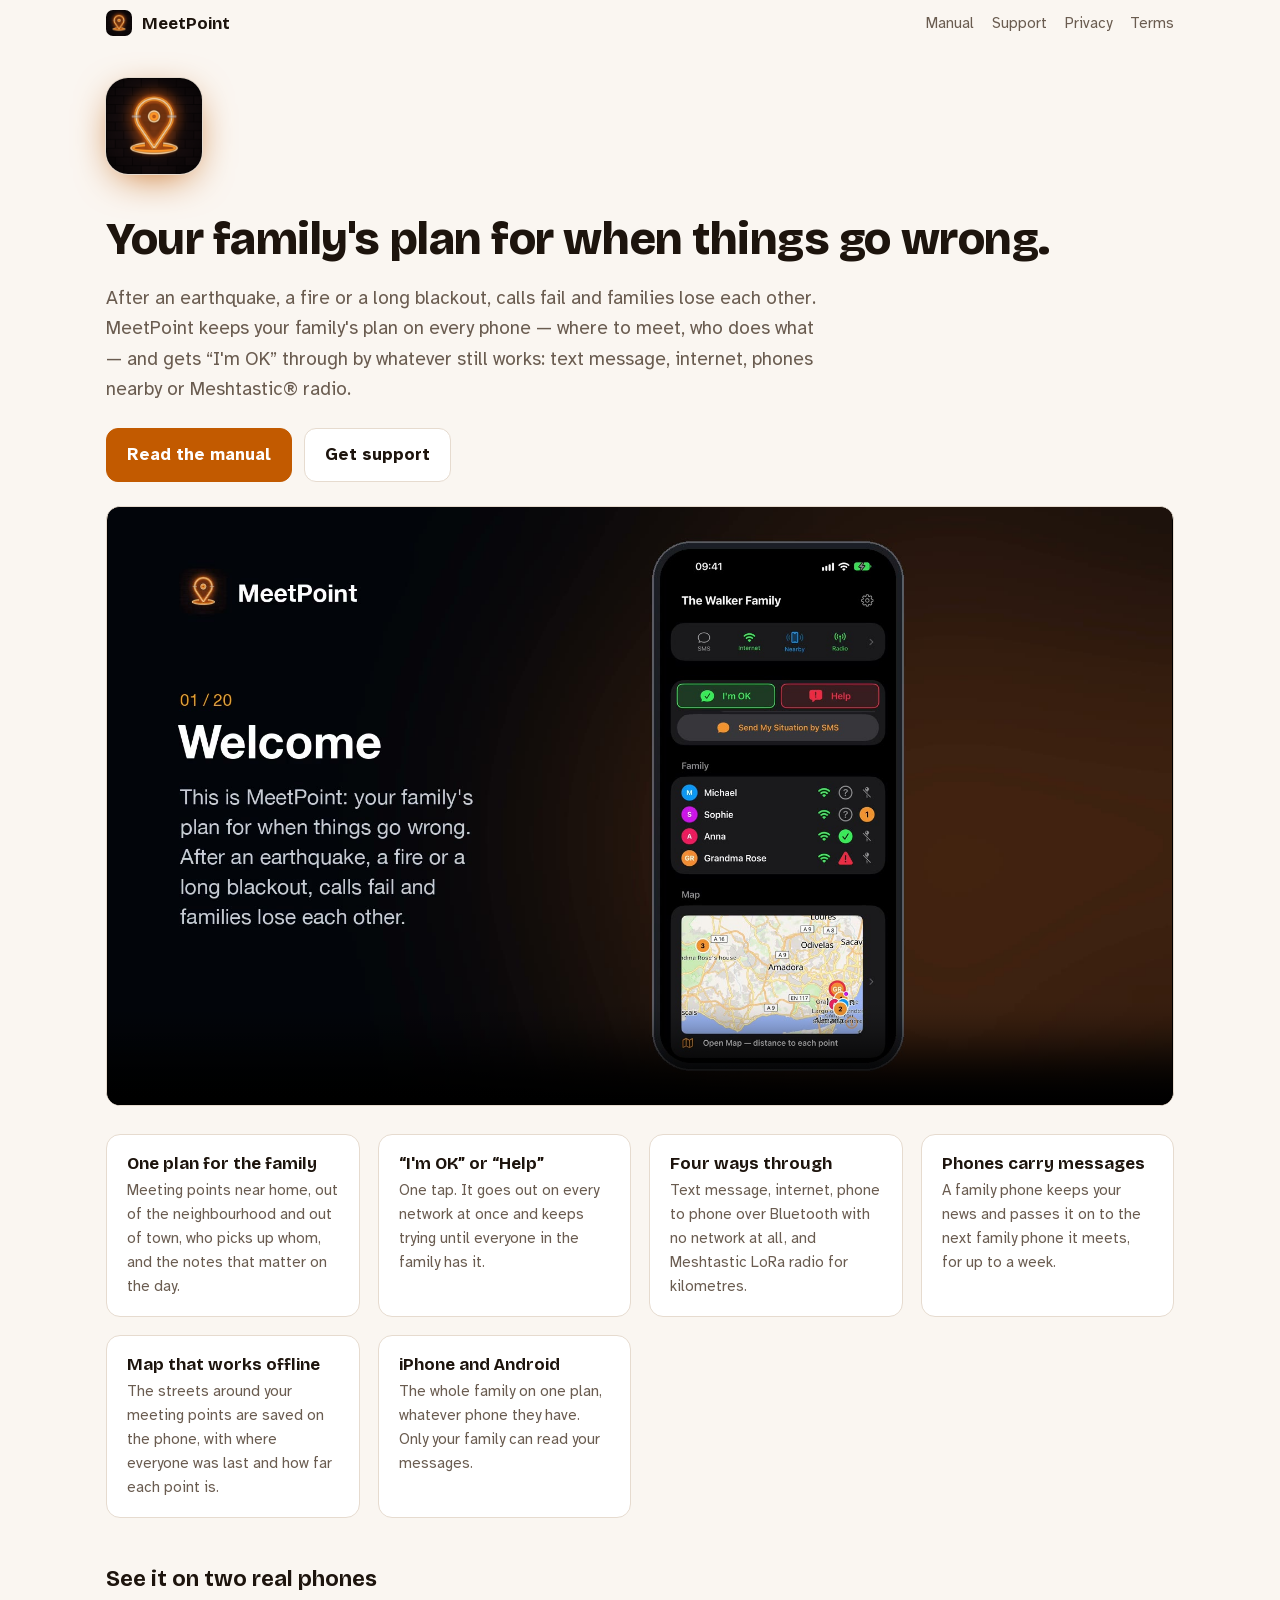
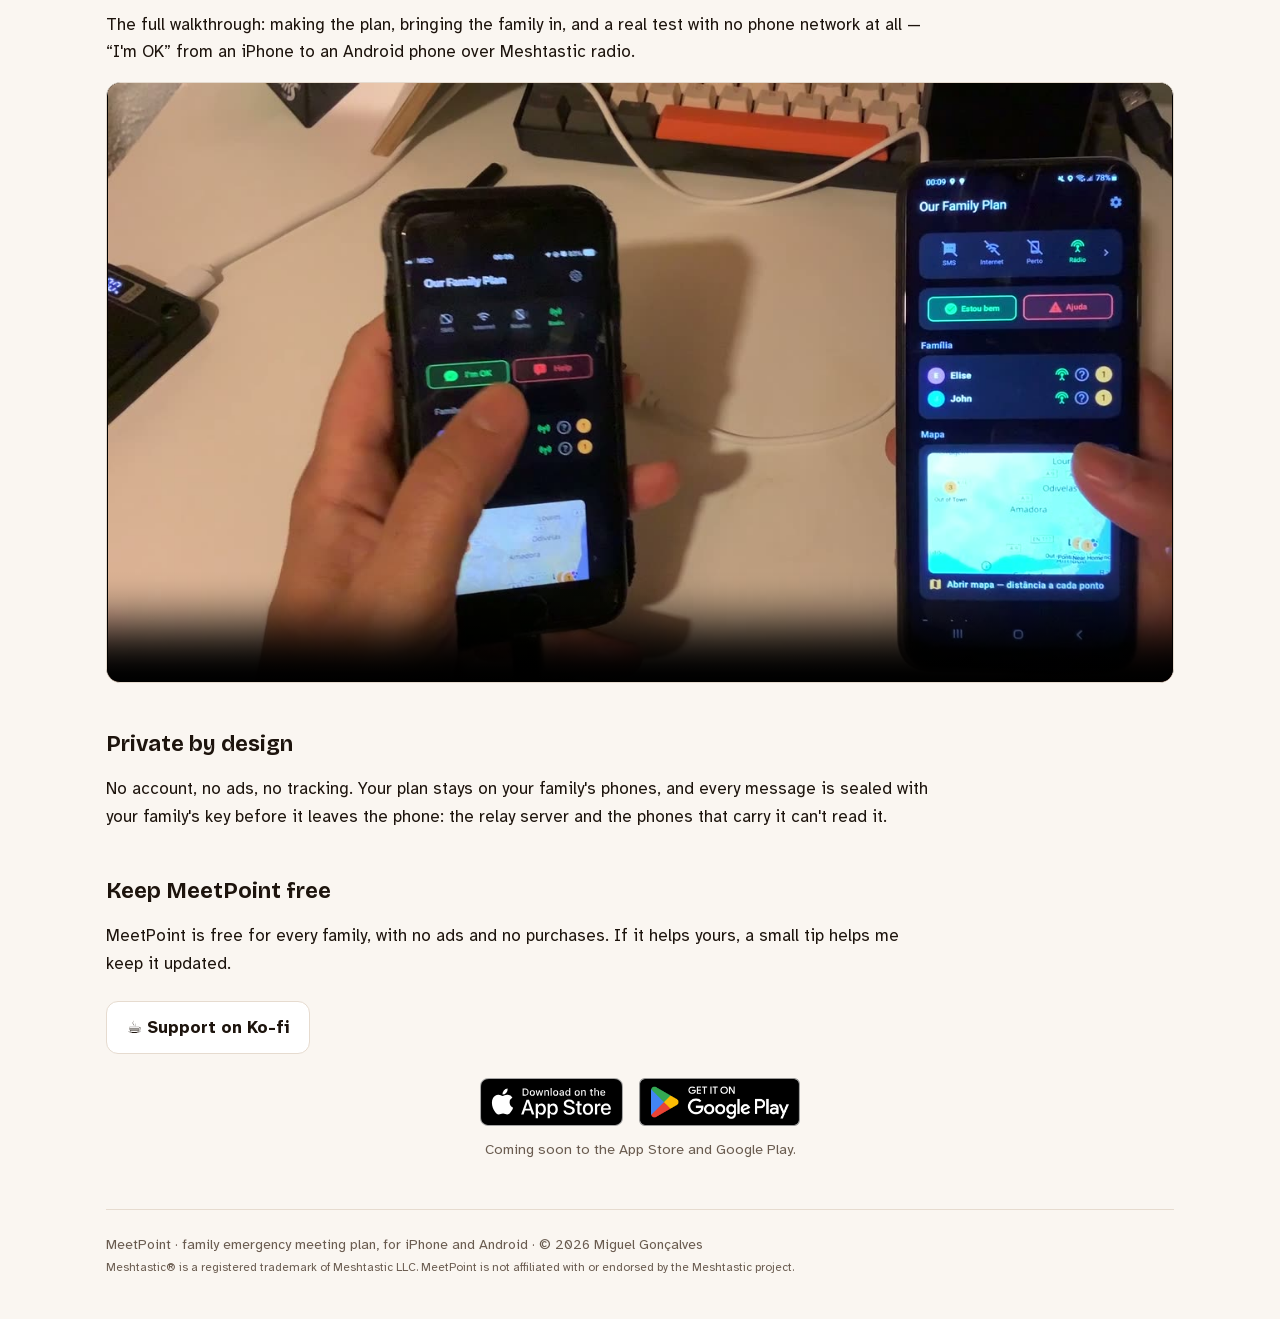
==== index.html @ f49ec781 "Meshtastic® trademark notice; not affiliated with or endorsed by the Meshtastic project Co-Authored-" ====
<!doctype html>
<html lang="en">
<head>
<meta charset="utf-8">
<meta name="viewport" content="width=device-width, initial-scale=1">
<title>MeetPoint — your family's emergency plan</title>
<meta name="description" content="MeetPoint keeps your family's emergency meeting plan on every phone and gets “I'm OK” through by SMS, internet, phones nearby or Meshtastic radio.">
<link rel="icon" href="manual/img/icon.png">
<link rel="stylesheet" href="fonts/fonts.css">
<link rel="stylesheet" href="site.css">
</head>
<body>
<div class="wrap">
<nav class="top">
  <a class="home" href=""><img src="manual/img/icon.png" alt="">MeetPoint</a>
  <a href="manual/">Manual</a>
  <a href="support/">Support</a>
  <a href="privacy/">Privacy</a>
  <a href="terms/">Terms</a>
</nav>
<img class="hero-icon" src="manual/img/icon.png" alt="MeetPoint app icon">
<h1>Your family's plan for when things go wrong.</h1>
<p class="lede">After an earthquake, a fire or a long blackout, calls fail and families lose each other. MeetPoint keeps your family's plan on every phone — where to meet, who does what — and gets “I'm OK” through by whatever still works: text message, internet, phones nearby or Meshtastic® radio.</p>
<div class="buttons">
  <a class="btn primary" href="manual/">Read the manual</a>
  <a class="btn" href="support/">Get support</a>
</div>
<video controls preload="metadata" poster="manual/img/poster.jpg" src="media/MeetPoint-Tour.mp4?v=20261111c"></video>
<div class="grid">
  <div class="card"><h3>One plan for the family</h3><p>Meeting points near home, out of the neighbourhood and out of town, who picks up whom, and the notes that matter on the day.</p></div>
  <div class="card"><h3>“I'm OK” or “Help”</h3><p>One tap. It goes out on every network at once and keeps trying until everyone in the family has it.</p></div>
  <div class="card"><h3>Four ways through</h3><p>Text message, internet, phone to phone over Bluetooth with no network at all, and Meshtastic LoRa radio for kilometres.</p></div>
  <div class="card"><h3>Phones carry messages</h3><p>A family phone keeps your news and passes it on to the next family phone it meets, for up to a week.</p></div>
  <div class="card"><h3>Map that works offline</h3><p>The streets around your meeting points are saved on the phone, with where everyone was last and how far each point is.</p></div>
  <div class="card"><h3>iPhone and Android</h3><p>The whole family on one plan, whatever phone they have. Only your family can read your messages.</p></div>
</div>
<h2>See it on two real phones</h2>
<p>The full walkthrough: making the plan, bringing the family in, and a real test with no phone network at all — “I'm OK” from an iPhone to an Android phone over Meshtastic radio.</p>
<video controls preload="none" poster="media/MeetPoint-Tutorial-poster.jpg?v=20261111" src="media/MeetPoint-Tutorial.mp4?v=20261111b"></video>
<h2>Private by design</h2>
<p>No account, no ads, no tracking. Your plan stays on your family's phones, and every message is sealed with your family's key before it leaves the phone: the relay server and the phones that carry it can't read it.</p>
<h2>Keep MeetPoint free</h2>
<p>MeetPoint is free for every family, with no ads and no purchases. If it helps yours, a small tip helps me keep it updated.</p>
<div class="buttons">
  <a class="btn" href="https://ko-fi.com/needtoapp" target="_blank" rel="noopener">☕ Support on Ko-fi</a>
</div>
<!-- Store badges: not live yet. To turn one on, change its <span class="store soon"> to
     <a class="store" href="..."> and drop the "Coming soon" line when both are live.
     Google Play: https://play.google.com/store/apps/details?id=com.miguelgoncalves.meetpoint -->
<div class="stores">
  <span class="store soon" aria-disabled="true"><img class="apple" src="media/badges/app-store-badge.svg" alt="Download on the App Store"></span>
  <span class="store soon" aria-disabled="true"><img class="google" src="media/badges/google-play-badge.png" alt="Get it on Google Play"></span>
  <p class="soon-note">Coming soon to the App Store and Google Play.</p>
</div>
<footer>MeetPoint · family emergency meeting plan, for iPhone and Android · © 2026 Miguel Gonçalves<br><small>Meshtastic® is a registered trademark of Meshtastic LLC. MeetPoint is not affiliated with or endorsed by the Meshtastic project.</small></footer>
</div>
</body>
</html>
---- fonts/fonts.css ----
/* Self-hosted Google Fonts (SIL Open Font License): no requests to Google from this site. */
/* latin-ext */
@font-face {
  font-family: 'Atkinson Hyperlegible';
  font-style: italic;
  font-weight: 400;
  font-display: swap;
  src: url(../fonts/AtkinsonHyperlegible-400-italic-latin-ext.woff2) format('woff2');
  unicode-range: U+0100-02BA, U+02BD-02C5, U+02C7-02CC, U+02CE-02D7, U+02DD-02FF, U+0304, U+0308, U+0329, U+1D00-1DBF, U+1E00-1E9F, U+1EF2-1EFF, U+2020, U+20A0-20AB, U+20AD-20C4, U+2113, U+2C60-2C7F, U+A720-A7FF;
}
/* latin */
@font-face {
  font-family: 'Atkinson Hyperlegible';
  font-style: italic;
  font-weight: 400;
  font-display: swap;
  src: url(../fonts/AtkinsonHyperlegible-400-italic-latin.woff2) format('woff2');
  unicode-range: U+0000-00FF, U+0131, U+0152-0153, U+02BB-02BC, U+02C6, U+02DA, U+02DC, U+0304, U+0308, U+0329, U+2000-206F, U+20AC, U+2122, U+2191, U+2193, U+2212, U+2215, U+FEFF, U+FFFD;
}
/* latin-ext */
@font-face {
  font-family: 'Atkinson Hyperlegible';
  font-style: normal;
  font-weight: 400;
  font-display: swap;
  src: url(../fonts/AtkinsonHyperlegible-400-normal-latin-ext.woff2) format('woff2');
  unicode-range: U+0100-02BA, U+02BD-02C5, U+02C7-02CC, U+02CE-02D7, U+02DD-02FF, U+0304, U+0308, U+0329, U+1D00-1DBF, U+1E00-1E9F, U+1EF2-1EFF, U+2020, U+20A0-20AB, U+20AD-20C4, U+2113, U+2C60-2C7F, U+A720-A7FF;
}
/* latin */
@font-face {
  font-family: 'Atkinson Hyperlegible';
  font-style: normal;
  font-weight: 400;
  font-display: swap;
  src: url(../fonts/AtkinsonHyperlegible-400-normal-latin.woff2) format('woff2');
  unicode-range: U+0000-00FF, U+0131, U+0152-0153, U+02BB-02BC, U+02C6, U+02DA, U+02DC, U+0304, U+0308, U+0329, U+2000-206F, U+20AC, U+2122, U+2191, U+2193, U+2212, U+2215, U+FEFF, U+FFFD;
}
/* latin-ext */
@font-face {
  font-family: 'Atkinson Hyperlegible';
  font-style: normal;
  font-weight: 700;
  font-display: swap;
  src: url(../fonts/AtkinsonHyperlegible-700-normal-latin-ext.woff2) format('woff2');
  unicode-range: U+0100-02BA, U+02BD-02C5, U+02C7-02CC, U+02CE-02D7, U+02DD-02FF, U+0304, U+0308, U+0329, U+1D00-1DBF, U+1E00-1E9F, U+1EF2-1EFF, U+2020, U+20A0-20AB, U+20AD-20C4, U+2113, U+2C60-2C7F, U+A720-A7FF;
}
/* latin */
@font-face {
  font-family: 'Atkinson Hyperlegible';
  font-style: normal;
  font-weight: 700;
  font-display: swap;
  src: url(../fonts/AtkinsonHyperlegible-700-normal-latin.woff2) format('woff2');
  unicode-range: U+0000-00FF, U+0131, U+0152-0153, U+02BB-02BC, U+02C6, U+02DA, U+02DC, U+0304, U+0308, U+0329, U+2000-206F, U+20AC, U+2122, U+2191, U+2193, U+2212, U+2215, U+FEFF, U+FFFD;
}
/* latin-ext */
@font-face {
  font-family: 'Bricolage Grotesque';
  font-style: normal;
  font-weight: 600 800;
  font-stretch: 100%;
  font-display: swap;
  src: url(../fonts/BricolageGrotesque-600-800-normal-latin-ext.woff2) format('woff2');
  unicode-range: U+0100-02BA, U+02BD-02C5, U+02C7-02CC, U+02CE-02D7, U+02DD-02FF, U+0304, U+0308, U+0329, U+1D00-1DBF, U+1E00-1E9F, U+1EF2-1EFF, U+2020, U+20A0-20AB, U+20AD-20C4, U+2113, U+2C60-2C7F, U+A720-A7FF;
}
/* latin */
@font-face {
  font-family: 'Bricolage Grotesque';
  font-style: normal;
  font-weight: 600 800;
  font-stretch: 100%;
  font-display: swap;
  src: url(../fonts/BricolageGrotesque-600-800-normal-latin.woff2) format('woff2');
  unicode-range: U+0000-00FF, U+0131, U+0152-0153, U+02BB-02BC, U+02C6, U+02DA, U+02DC, U+0304, U+0308, U+0329, U+2000-206F, U+20AC, U+2122, U+2191, U+2193, U+2212, U+2215, U+FEFF, U+FFFD;
}
/* latin-ext */
@font-face {
  font-family: 'JetBrains Mono';
  font-style: normal;
  font-weight: 500;
  font-display: swap;
  src: url(../fonts/JetBrainsMono-500-normal-latin-ext.woff2) format('woff2');
  unicode-range: U+0100-02BA, U+02BD-02C5, U+02C7-02CC, U+02CE-02D7, U+02DD-02FF, U+0304, U+0308, U+0329, U+1D00-1DBF, U+1E00-1E9F, U+1EF2-1EFF, U+2020, U+20A0-20AB, U+20AD-20C4, U+2113, U+2C60-2C7F, U+A720-A7FF;
}
/* latin */
@font-face {
  font-family: 'JetBrains Mono';
  font-style: normal;
  font-weight: 500;
  font-display: swap;
  src: url(../fonts/JetBrainsMono-500-normal-latin.woff2) format('woff2');
  unicode-range: U+0000-00FF, U+0131, U+0152-0153, U+02BB-02BC, U+02C6, U+02DA, U+02DC, U+0304, U+0308, U+0329, U+2000-206F, U+20AC, U+2122, U+2191, U+2193, U+2212, U+2215, U+FEFF, U+FFFD;
}
---- site.css ----
:root {
  --bg: #faf6f1; --surface: #ffffff; --ink: #1d140d; --muted: #6a5c50; --line: #e6dbcf;
  --neon: #c25a00; --neon-soft: #fdeedd;
  --display: "Bricolage Grotesque", "Avenir Next", system-ui, sans-serif;
  --body: "Atkinson Hyperlegible", system-ui, -apple-system, sans-serif;
  color-scheme: light;
}
@media (prefers-color-scheme: dark) {
  :root { --bg: #0f0b08; --surface: #1a1410; --ink: #f6efe8; --muted: #b3a597; --line: #33281f;
          --neon: #ff9a3c; --neon-soft: #3a210c; color-scheme: dark; }
}
* { box-sizing: border-box; }
body { margin: 0; background: var(--bg); color: var(--ink); font: 17px/1.6 var(--body); }
a { color: var(--neon); }
/* Wide page with side gutters (same as the manual); text lines stay readable with max-width on the text itself. */
.wrap { max-width: 1180px; margin: 0 auto; padding-inline: clamp(20px, 5vw, 56px); }
p { max-width: 75ch; }
.soon-note, .card p { max-width: none; }
/* No rubber-band bounce at the top and bottom: it pulled the fixed bar down with the page. */
html, body { overscroll-behavior-y: none; }
nav.top { display: flex; align-items: center; gap: 18px; padding-block: 10px; flex-wrap: wrap; position: sticky; top: 0; z-index: 20; background: var(--bg); }
nav.top .home { display: flex; align-items: center; gap: 10px; font: 700 17px var(--display); color: var(--ink); text-decoration: none; margin-right: auto; }
nav.top .home img { width: 26px; height: 26px; border-radius: 7px; }
nav.top a:not(.home) { color: var(--muted); text-decoration: none; font-size: 15px; }
nav.top a:not(.home):hover, nav.top a[aria-current] { color: var(--neon); }
h1 { font: 800 clamp(32px, 4.5vw, 46px)/1.08 var(--display); letter-spacing: -0.01em; margin: 32px 0 14px; text-wrap: balance; }
h2 { font: 700 22px/1.25 var(--display); margin: 48px 0 12px; }
.lede { font-size: 19px; color: var(--muted); max-width: 60ch; }
.hero-icon { width: 96px; height: 96px; border-radius: 22px; margin-top: 32px; box-shadow: 0 0 0 1px var(--line), 0 10px 40px -12px var(--neon); }
.buttons { display: flex; gap: 12px; flex-wrap: wrap; margin-block: 24px; }
.btn { display: inline-block; padding: 12px 20px; border-radius: 12px; font-weight: 700; text-decoration: none; border: 1px solid var(--line); background: var(--surface); color: var(--ink); }
.stores { display: flex; flex-wrap: wrap; align-items: center; justify-content: center; gap: 12px 16px; margin-block: 24px 0; }
.store { display: inline-flex; line-height: 0; }
.store img { height: 48px; width: auto; }
.store.soon { cursor: default; }
.soon-note { flex-basis: 100%; margin: 0; text-align: center; font-size: 0.9rem; color: var(--muted); }
.btn.primary { background: var(--neon); border-color: var(--neon); color: #fff; }
video { width: 100%; aspect-ratio: 16 / 9; border-radius: 14px; background: #000; border: 1px solid var(--line); display: block; }
.grid { display: grid; grid-template-columns: repeat(auto-fit, minmax(240px, 1fr)); gap: 18px; margin-block: 28px; }
/* Support: two questions per row, with more room. */
.grid.faq { grid-template-columns: repeat(2, 1fr); gap: 20px; }
@media (max-width: 700px) { .grid.faq { grid-template-columns: 1fr; } }
.grid.faq .card { padding: 22px 24px; }
.grid.faq .card h3 { margin-bottom: 8px; }
.grid.faq .card p { line-height: 1.6; }
.card { background: var(--surface); border: 1px solid var(--line); border-radius: 14px; padding: 18px 20px; }
.card h3 { margin: 0 0 4px; font: 700 17px var(--display); }
.card p { margin: 0; color: var(--muted); font-size: 15px; }
.updated { color: var(--muted); font-size: 15px; }
.contact { margin-block: 28px; }
footer { border-top: 1px solid var(--line); margin-top: 48px; padding-block: 24px 40px; color: var(--muted); font-size: 14px; }
/* Light orange button in the dark: dark text reads better than white on it. */
@media (prefers-color-scheme: dark) { .btn.primary { color: #1d140d; } }
.hero-icon { box-shadow: 0 0 0 1px var(--line), 0 10px 40px -12px var(--neon); }
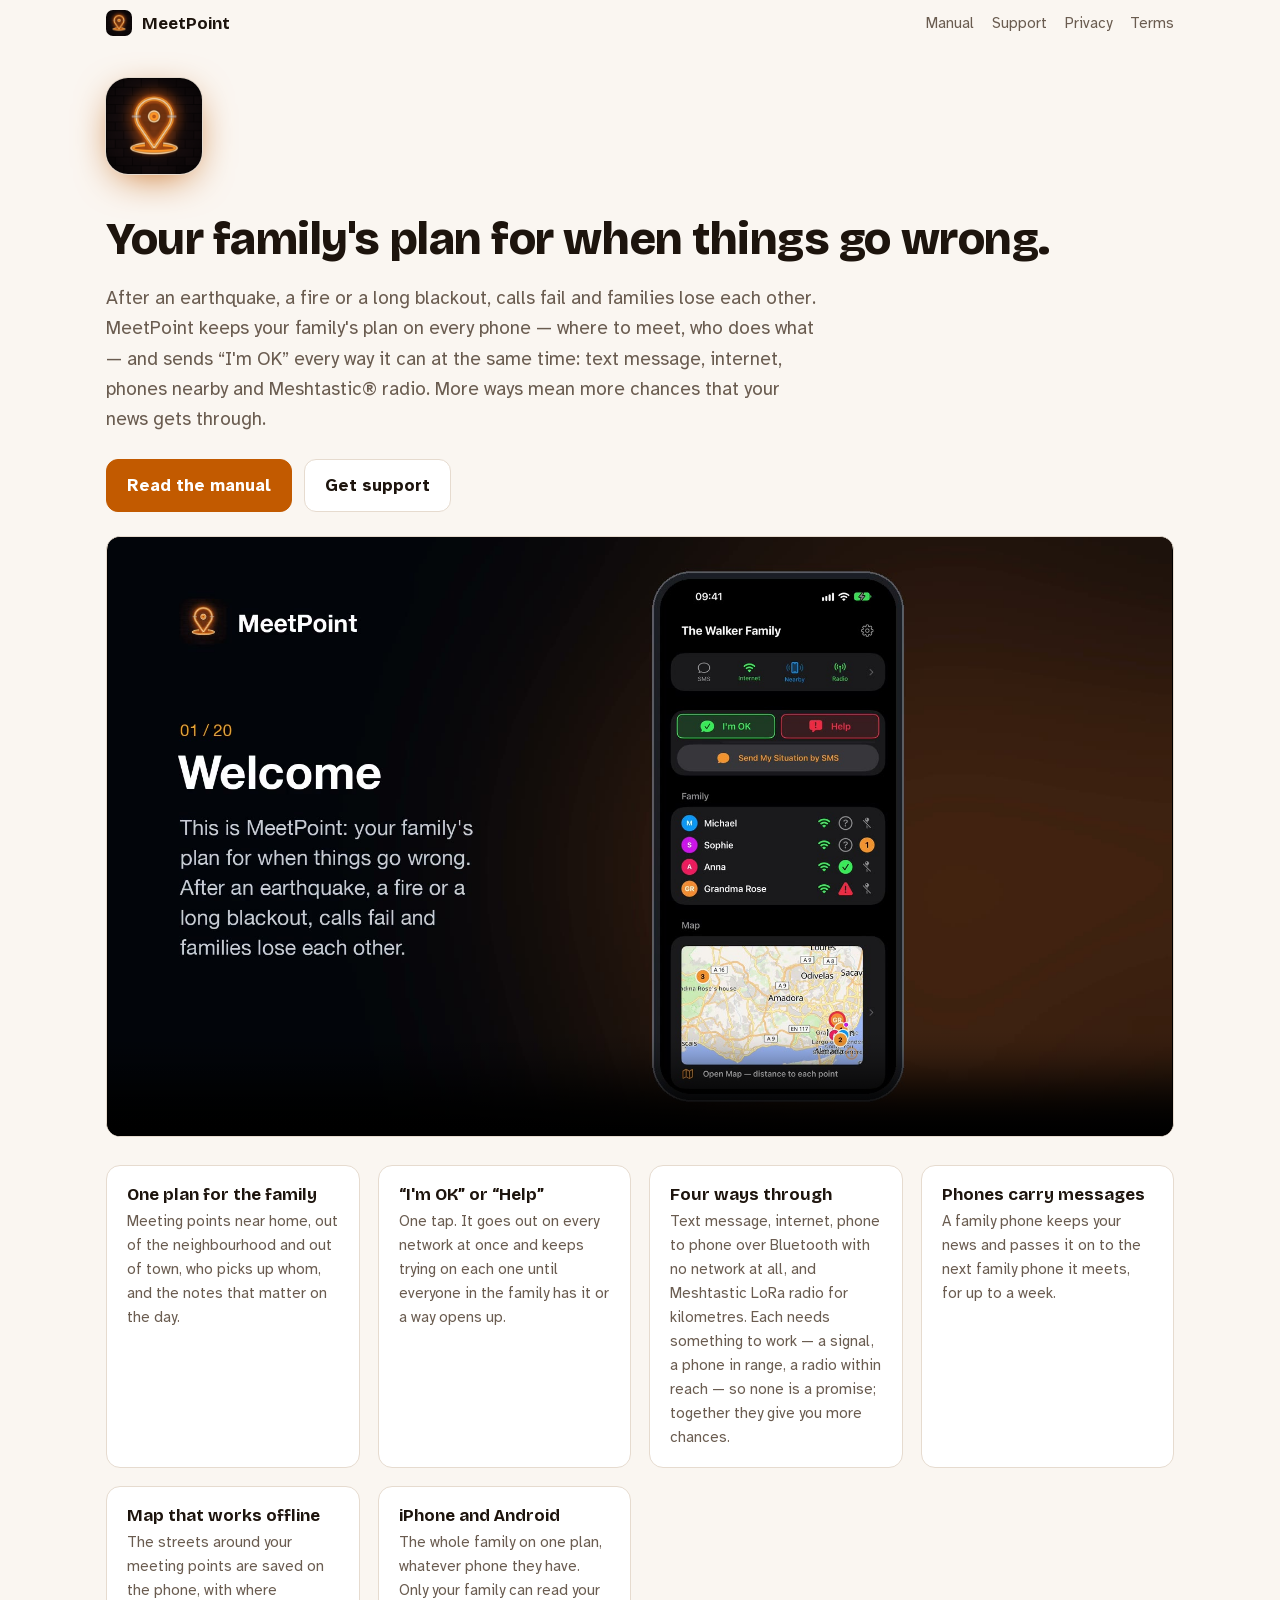
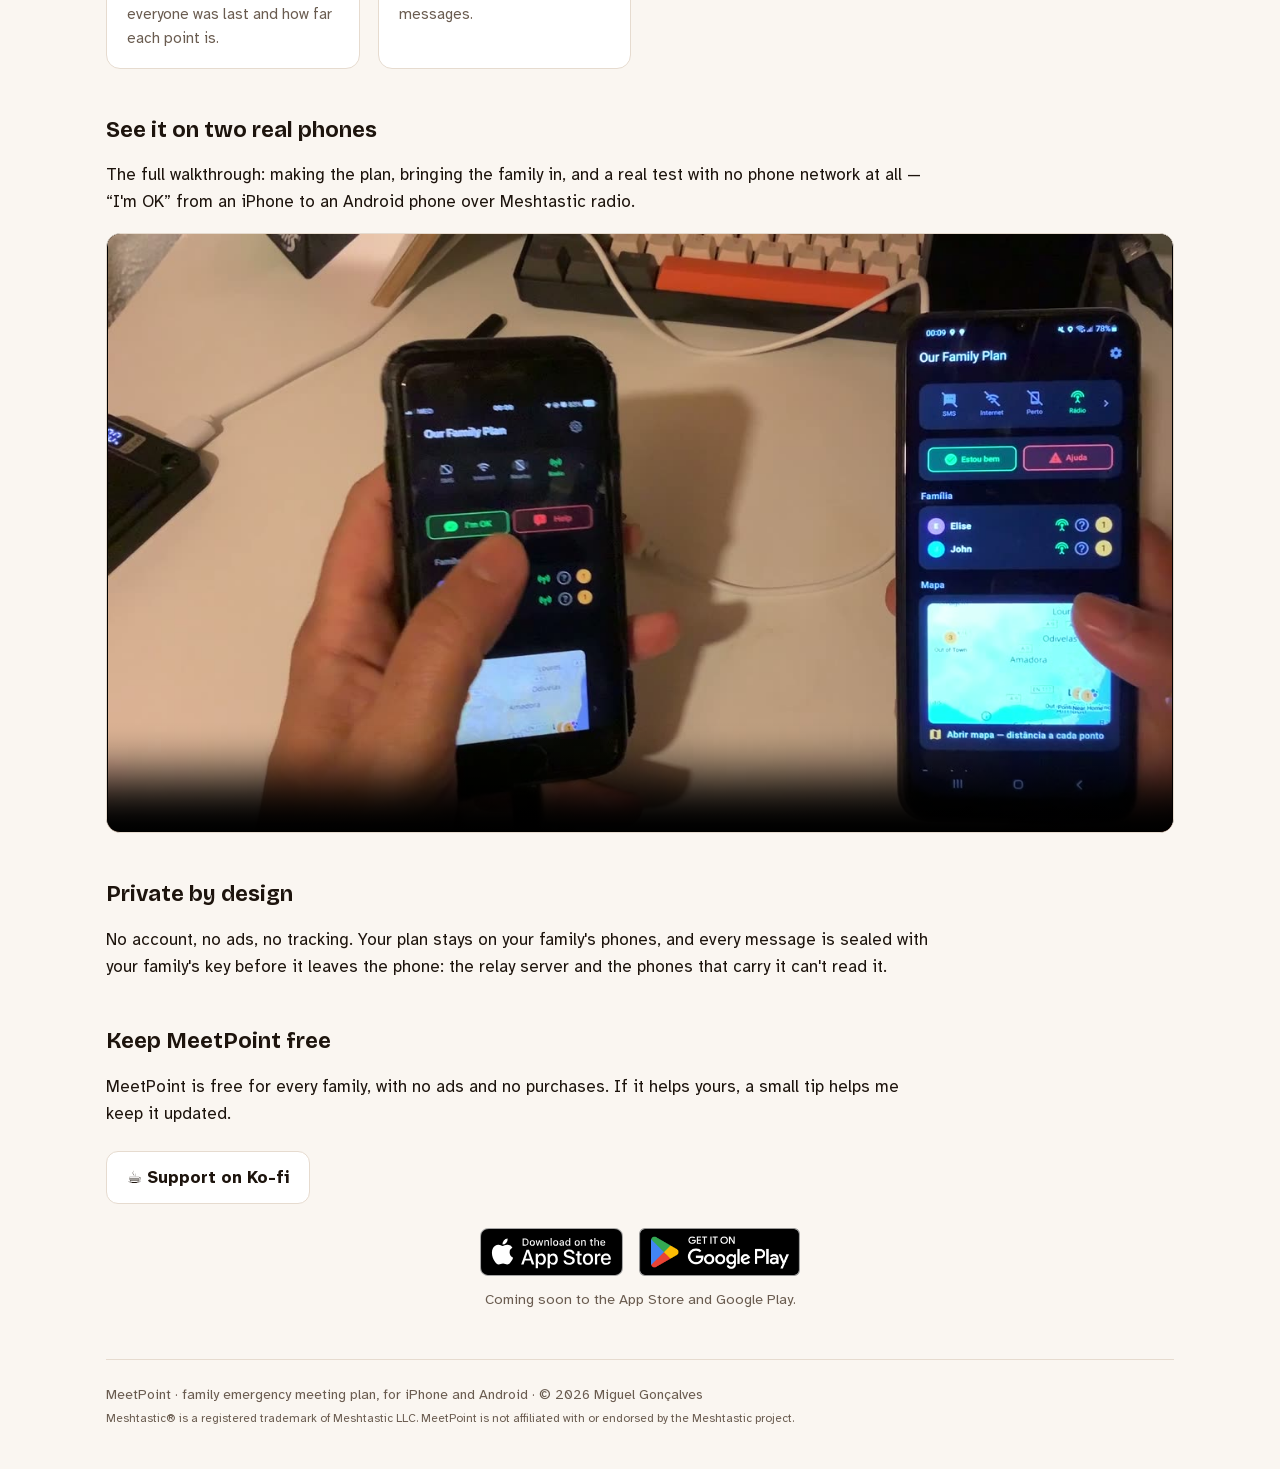
==== commit b66992c9: "Texts no longer promise delivery; manual adds What MeetPoint can't promise Co-Authored-By: Claude Op" ====
--- a/index.html
+++ b/index.html
@@ -20,7 +20,7 @@
 </nav>
 <img class="hero-icon" src="manual/img/icon.png" alt="MeetPoint app icon">
 <h1>Your family's plan for when things go wrong.</h1>
-<p class="lede">After an earthquake, a fire or a long blackout, calls fail and families lose each other. MeetPoint keeps your family's plan on every phone — where to meet, who does what — and gets “I'm OK” through by whatever still works: text message, internet, phones nearby or Meshtastic® radio.</p>
+<p class="lede">After an earthquake, a fire or a long blackout, calls fail and families lose each other. MeetPoint keeps your family's plan on every phone — where to meet, who does what — and sends “I'm OK” every way it can at the same time: text message, internet, phones nearby and Meshtastic® radio. More ways mean more chances that your news gets through.</p>
 <div class="buttons">
   <a class="btn primary" href="manual/">Read the manual</a>
   <a class="btn" href="support/">Get support</a>
@@ -28,8 +28,8 @@
 <video controls preload="metadata" poster="manual/img/poster.jpg" src="media/MeetPoint-Tour.mp4?v=20261111c"></video>
 <div class="grid">
   <div class="card"><h3>One plan for the family</h3><p>Meeting points near home, out of the neighbourhood and out of town, who picks up whom, and the notes that matter on the day.</p></div>
-  <div class="card"><h3>“I'm OK” or “Help”</h3><p>One tap. It goes out on every network at once and keeps trying until everyone in the family has it.</p></div>
-  <div class="card"><h3>Four ways through</h3><p>Text message, internet, phone to phone over Bluetooth with no network at all, and Meshtastic LoRa radio for kilometres.</p></div>
+  <div class="card"><h3>“I'm OK” or “Help”</h3><p>One tap. It goes out on every network at once and keeps trying on each one until everyone in the family has it or a way opens up.</p></div>
+  <div class="card"><h3>Four ways through</h3><p>Text message, internet, phone to phone over Bluetooth with no network at all, and Meshtastic LoRa radio for kilometres. Each needs something to work — a signal, a phone in range, a radio within reach — so none is a promise; together they give you more chances.</p></div>
   <div class="card"><h3>Phones carry messages</h3><p>A family phone keeps your news and passes it on to the next family phone it meets, for up to a week.</p></div>
   <div class="card"><h3>Map that works offline</h3><p>The streets around your meeting points are saved on the phone, with where everyone was last and how far each point is.</p></div>
   <div class="card"><h3>iPhone and Android</h3><p>The whole family on one plan, whatever phone they have. Only your family can read your messages.</p></div>
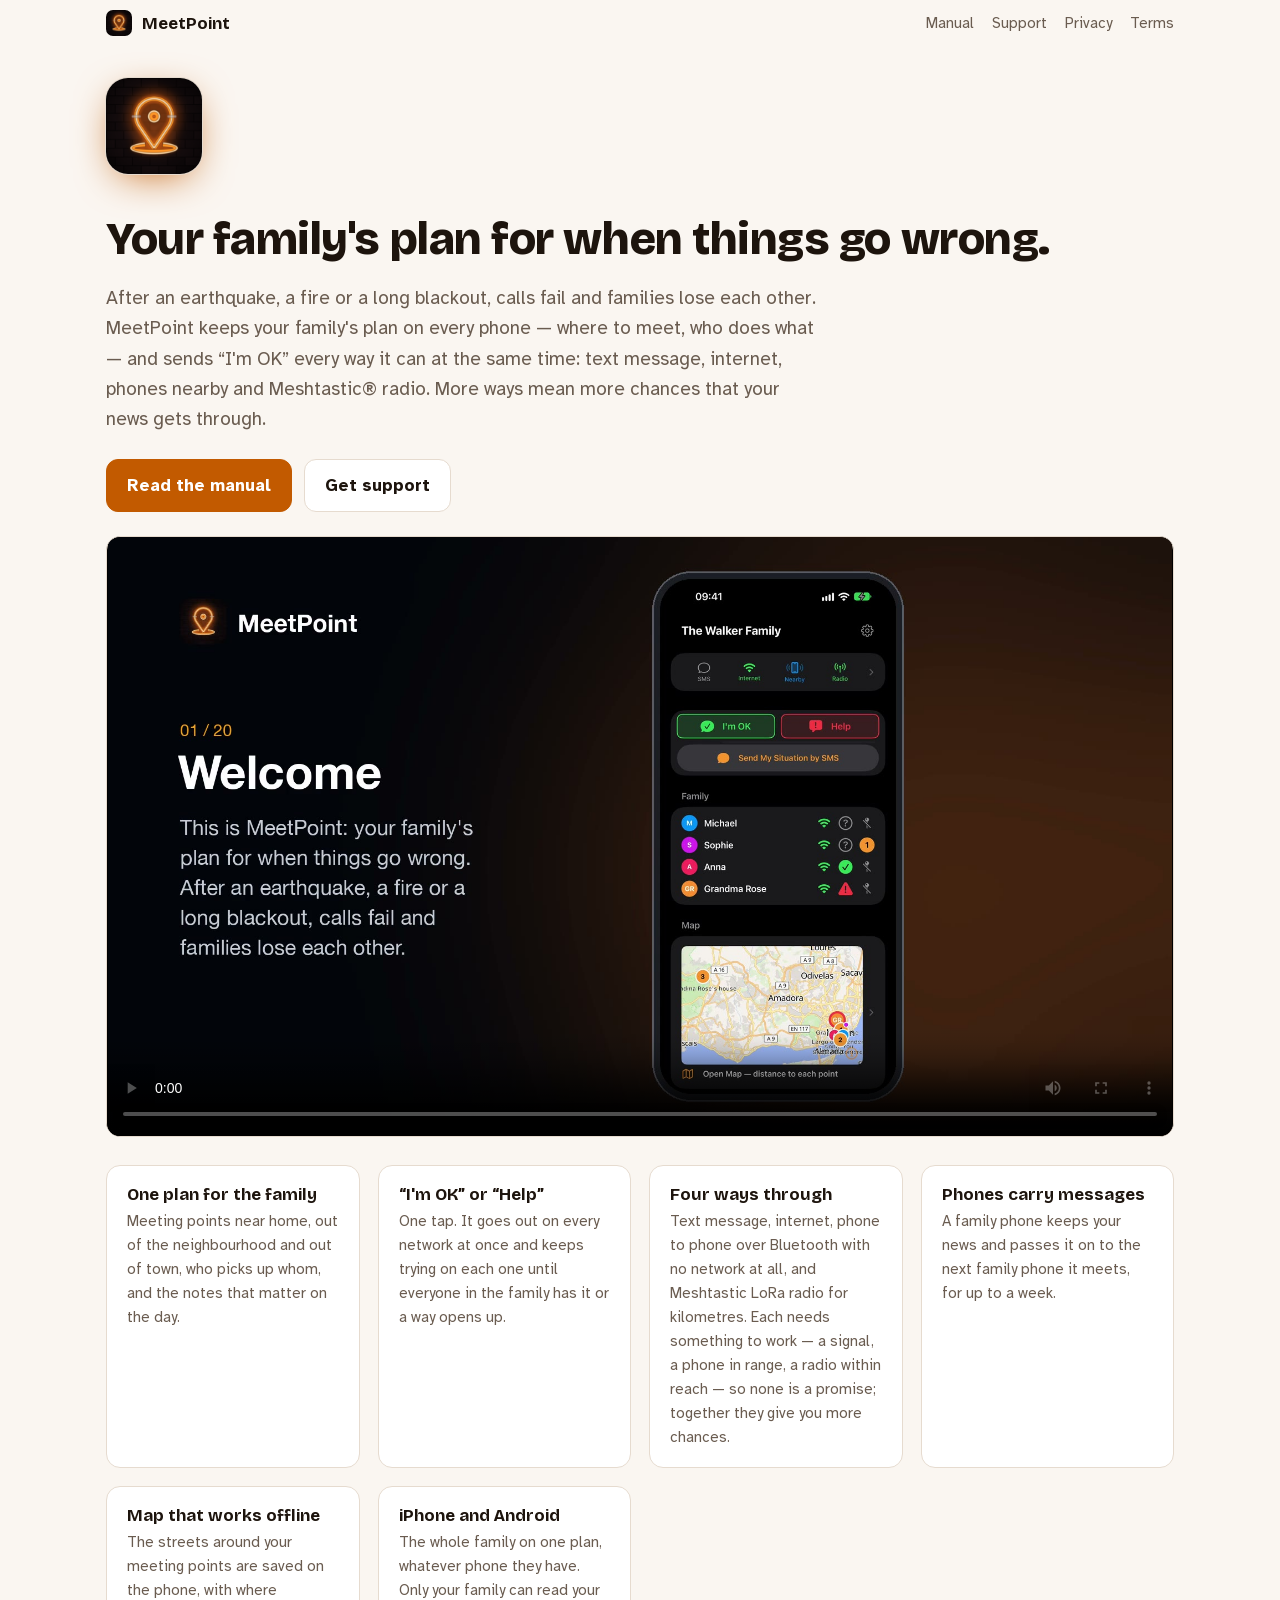
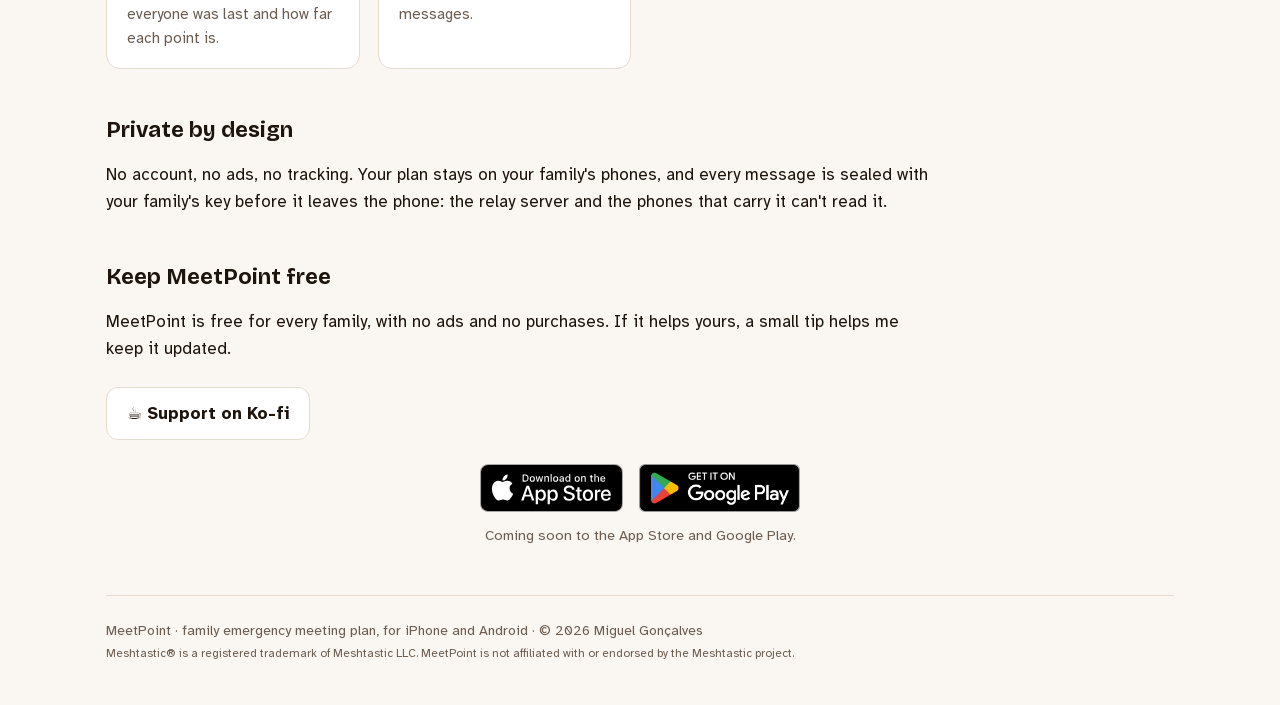
==== commit e3240805: "Home page: only the tour video (tutorial video removed) Co-Authored-By: Claude Opus 5.5 <noreply@ant" ====
--- a/index.html
+++ b/index.html
@@ -34,9 +34,6 @@
   <div class="card"><h3>Map that works offline</h3><p>The streets around your meeting points are saved on the phone, with where everyone was last and how far each point is.</p></div>
   <div class="card"><h3>iPhone and Android</h3><p>The whole family on one plan, whatever phone they have. Only your family can read your messages.</p></div>
 </div>
-<h2>See it on two real phones</h2>
-<p>The full walkthrough: making the plan, bringing the family in, and a real test with no phone network at all — “I'm OK” from an iPhone to an Android phone over Meshtastic radio.</p>
-<video controls preload="none" poster="media/MeetPoint-Tutorial-poster.jpg?v=20261111" src="media/MeetPoint-Tutorial.mp4?v=20261111b"></video>
 <h2>Private by design</h2>
 <p>No account, no ads, no tracking. Your plan stays on your family's phones, and every message is sealed with your family's key before it leaves the phone: the relay server and the phones that carry it can't read it.</p>
 <h2>Keep MeetPoint free</h2>
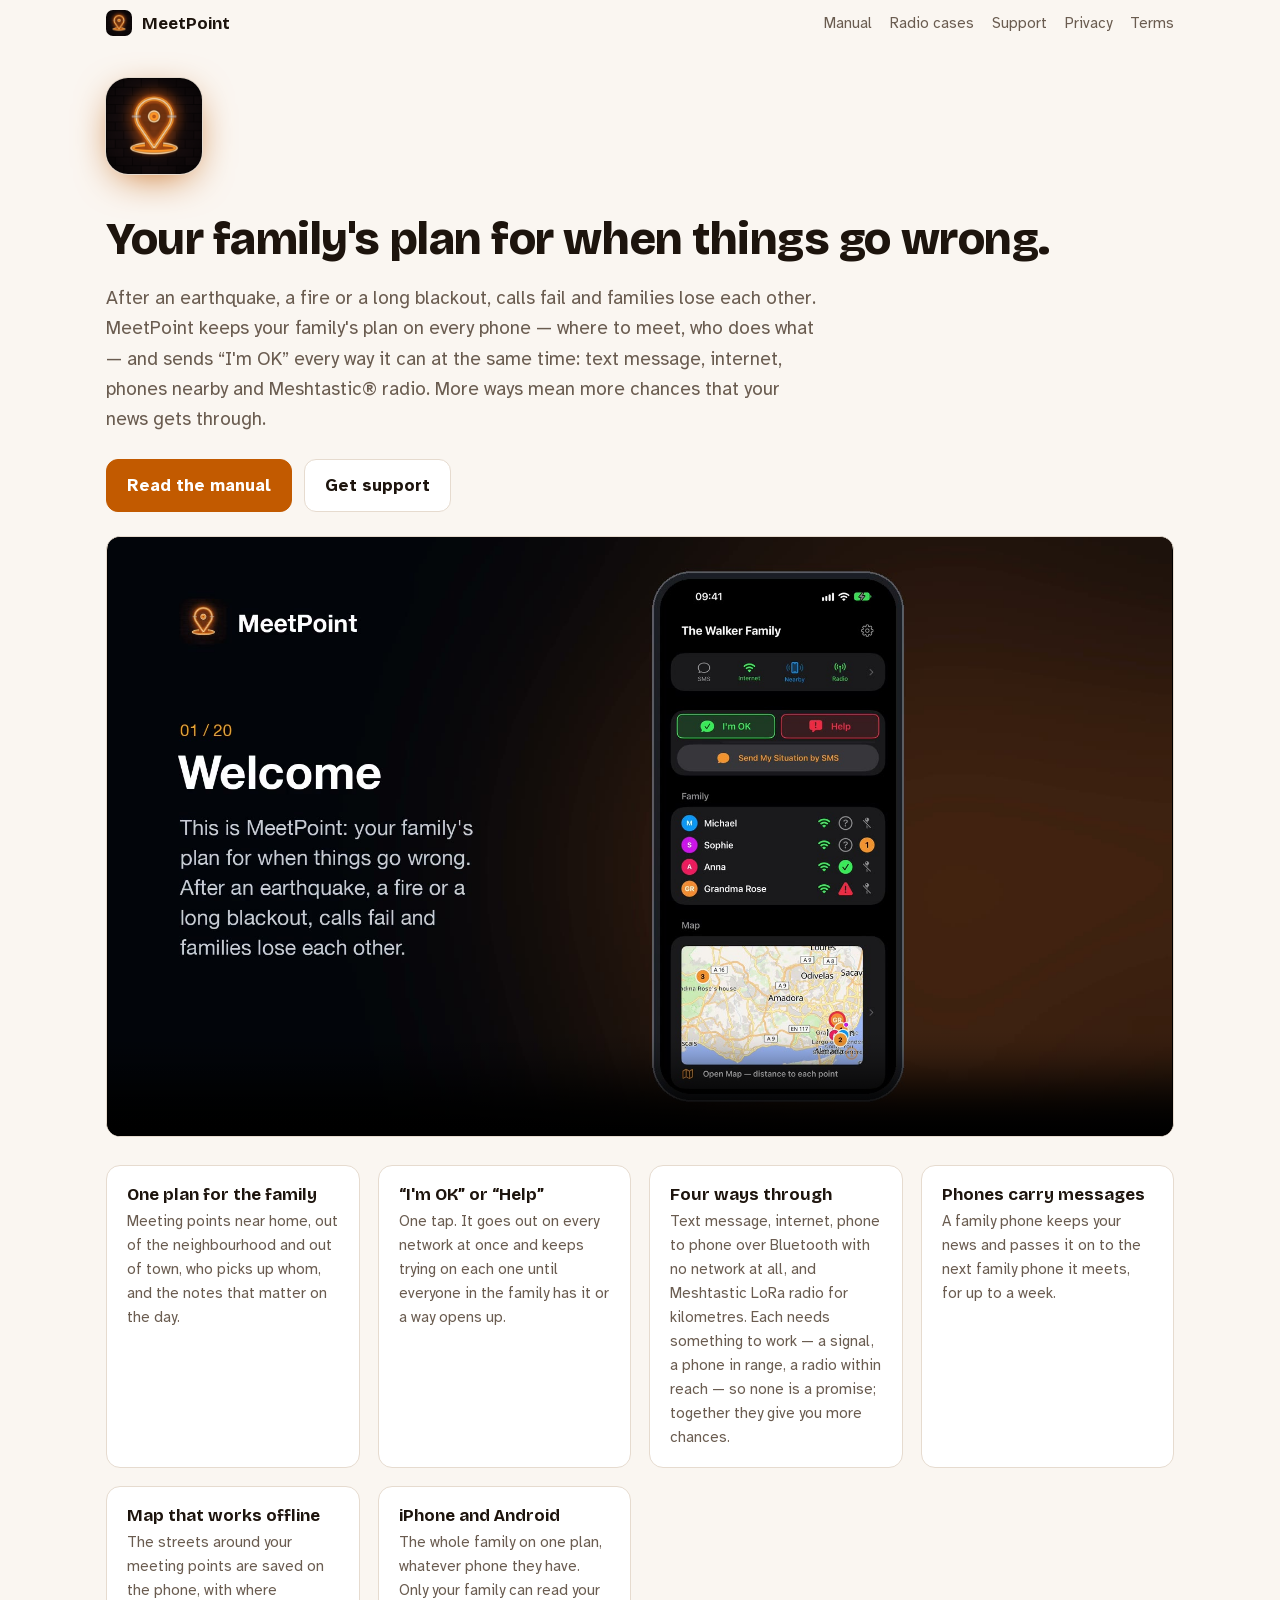
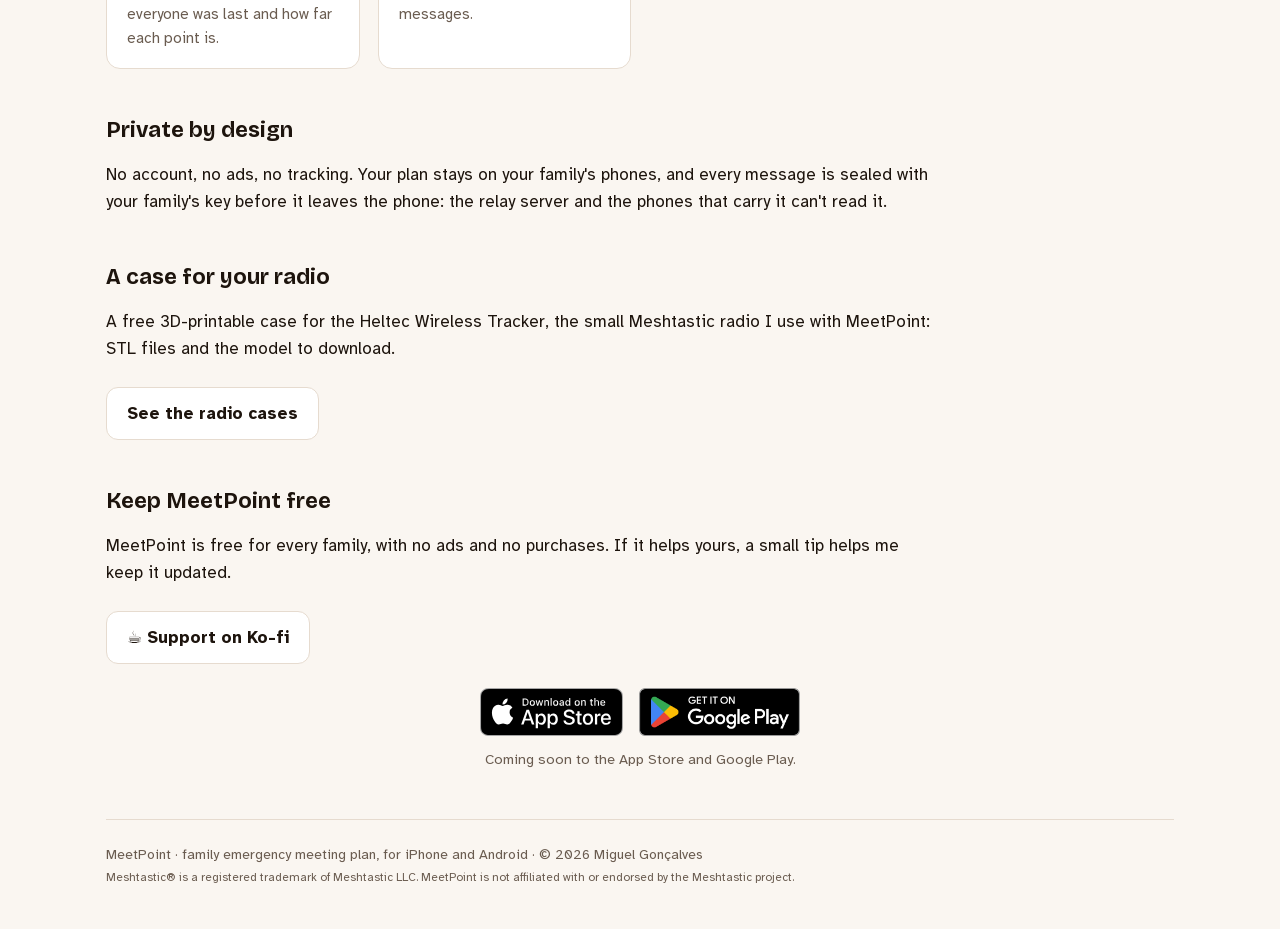
==== commit 637ac458: "Radio cases page: free 3D-printable case for the Heltec Wireless Tracker V1.2 (STL, model, ZIP) Co-A" ====
--- a/index.html
+++ b/index.html
@@ -14,6 +14,7 @@
 <nav class="top">
   <a class="home" href=""><img src="manual/img/icon.png" alt="">MeetPoint</a>
   <a href="manual/">Manual</a>
+  <a href="cases/">Radio cases</a>
   <a href="support/">Support</a>
   <a href="privacy/">Privacy</a>
   <a href="terms/">Terms</a>
@@ -36,6 +37,11 @@
 </div>
 <h2>Private by design</h2>
 <p>No account, no ads, no tracking. Your plan stays on your family's phones, and every message is sealed with your family's key before it leaves the phone: the relay server and the phones that carry it can't read it.</p>
+<h2>A case for your radio</h2>
+<p>A free 3D-printable case for the Heltec Wireless Tracker, the small Meshtastic radio I use with MeetPoint: STL files and the model to download.</p>
+<div class="buttons">
+  <a class="btn" href="cases/">See the radio cases</a>
+</div>
 <h2>Keep MeetPoint free</h2>
 <p>MeetPoint is free for every family, with no ads and no purchases. If it helps yours, a small tip helps me keep it updated.</p>
 <div class="buttons">
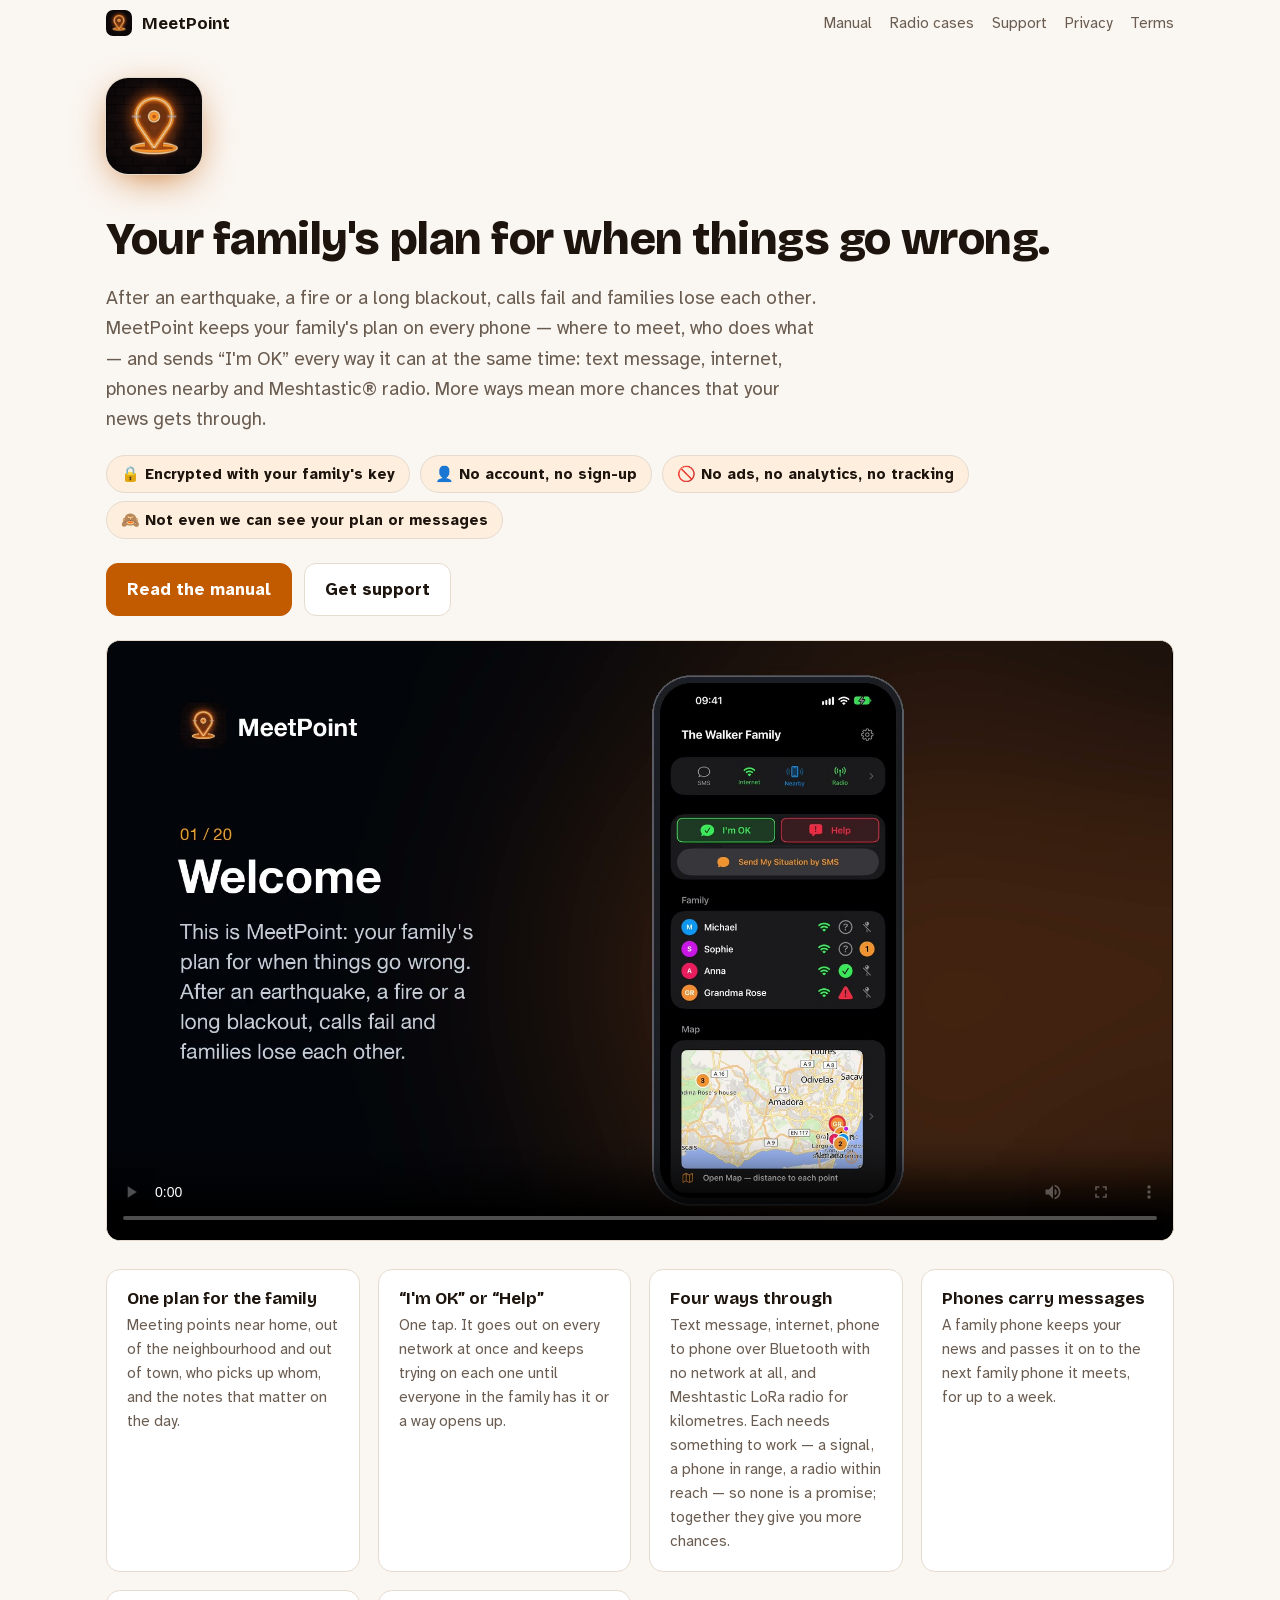
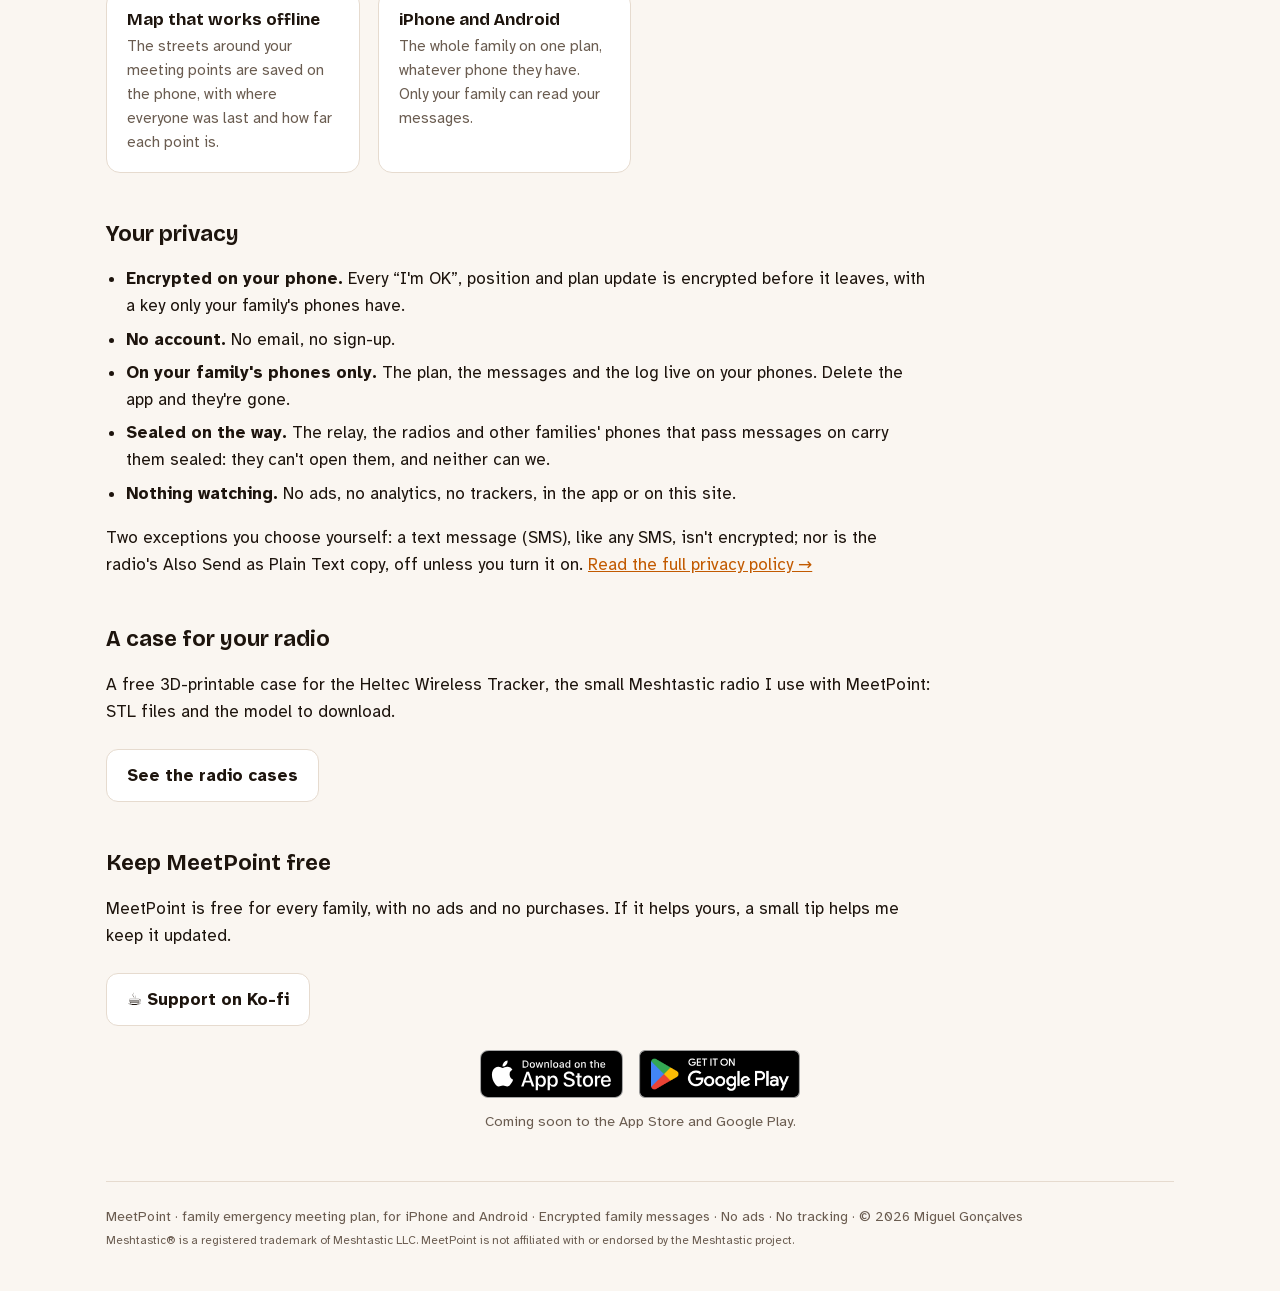
==== commit 400c5540: "Privacy up front: badges under the opening text, a Your privacy section (with the SMS and plain-text" ====
--- a/index.html
+++ b/index.html
@@ -22,6 +22,12 @@
 <img class="hero-icon" src="manual/img/icon.png" alt="MeetPoint app icon">
 <h1>Your family's plan for when things go wrong.</h1>
 <p class="lede">After an earthquake, a fire or a long blackout, calls fail and families lose each other. MeetPoint keeps your family's plan on every phone — where to meet, who does what — and sends “I'm OK” every way it can at the same time: text message, internet, phones nearby and Meshtastic® radio. More ways mean more chances that your news gets through.</p>
+<ul class="badges" aria-label="Privacy">
+  <li>🔒 Encrypted with your family's key</li>
+  <li>👤 No account, no sign-up</li>
+  <li>🚫 No ads, no analytics, no tracking</li>
+  <li>🙈 Not even we can see your plan or messages</li>
+</ul>
 <div class="buttons">
   <a class="btn primary" href="manual/">Read the manual</a>
   <a class="btn" href="support/">Get support</a>
@@ -35,8 +41,15 @@
   <div class="card"><h3>Map that works offline</h3><p>The streets around your meeting points are saved on the phone, with where everyone was last and how far each point is.</p></div>
   <div class="card"><h3>iPhone and Android</h3><p>The whole family on one plan, whatever phone they have. Only your family can read your messages.</p></div>
 </div>
-<h2>Private by design</h2>
-<p>No account, no ads, no tracking. Your plan stays on your family's phones, and every message is sealed with your family's key before it leaves the phone: the relay server and the phones that carry it can't read it.</p>
+<h2 id="privacy">Your privacy</h2>
+<ul class="privacy">
+  <li><strong>Encrypted on your phone.</strong> Every “I'm OK”, position and plan update is encrypted before it leaves, with a key only your family's phones have.</li>
+  <li><strong>No account.</strong> No email, no sign-up.</li>
+  <li><strong>On your family's phones only.</strong> The plan, the messages and the log live on your phones. Delete the app and they're gone.</li>
+  <li><strong>Sealed on the way.</strong> The relay, the radios and other families' phones that pass messages on carry them sealed: they can't open them, and neither can we.</li>
+  <li><strong>Nothing watching.</strong> No ads, no analytics, no trackers, in the app or on this site.</li>
+</ul>
+<p>Two exceptions you choose yourself: a text message (SMS), like any SMS, isn't encrypted; nor is the radio's Also Send as Plain Text copy, off unless you turn it on. <a href="privacy/">Read the full privacy policy →</a></p>
 <h2>A case for your radio</h2>
 <p>A free 3D-printable case for the Heltec Wireless Tracker, the small Meshtastic radio I use with MeetPoint: STL files and the model to download.</p>
 <div class="buttons">
@@ -55,7 +68,7 @@
   <span class="store soon" aria-disabled="true"><img class="google" src="media/badges/google-play-badge.png" alt="Get it on Google Play"></span>
   <p class="soon-note">Coming soon to the App Store and Google Play.</p>
 </div>
-<footer>MeetPoint · family emergency meeting plan, for iPhone and Android · © 2026 Miguel Gonçalves<br><small>Meshtastic® is a registered trademark of Meshtastic LLC. MeetPoint is not affiliated with or endorsed by the Meshtastic project.</small></footer>
+<footer>MeetPoint · family emergency meeting plan, for iPhone and Android · Encrypted family messages · No ads · No tracking · © 2026 Miguel Gonçalves<br><small>Meshtastic® is a registered trademark of Meshtastic LLC. MeetPoint is not affiliated with or endorsed by the Meshtastic project.</small></footer>
 </div>
 </body>
 </html>
--- a/site.css
+++ b/site.css
@@ -52,3 +52,8 @@
 /* Light orange button in the dark: dark text reads better than white on it. */
 @media (prefers-color-scheme: dark) { .btn.primary { color: #1d140d; } }
 .hero-icon { box-shadow: 0 0 0 1px var(--line), 0 10px 40px -12px var(--neon); }
+/* Privacy at a glance, under the opening text. */
+.badges { list-style: none; padding: 0; margin: 20px 0 0; display: flex; flex-wrap: wrap; gap: 8px 10px; }
+.badges li { background: var(--neon-soft); color: var(--ink); border: 1px solid var(--line); border-radius: 999px; padding: 6px 14px; font-size: 15px; font-weight: 700; }
+.privacy { padding-left: 1.2em; max-width: 75ch; }
+.privacy li { margin-block: 6px; }
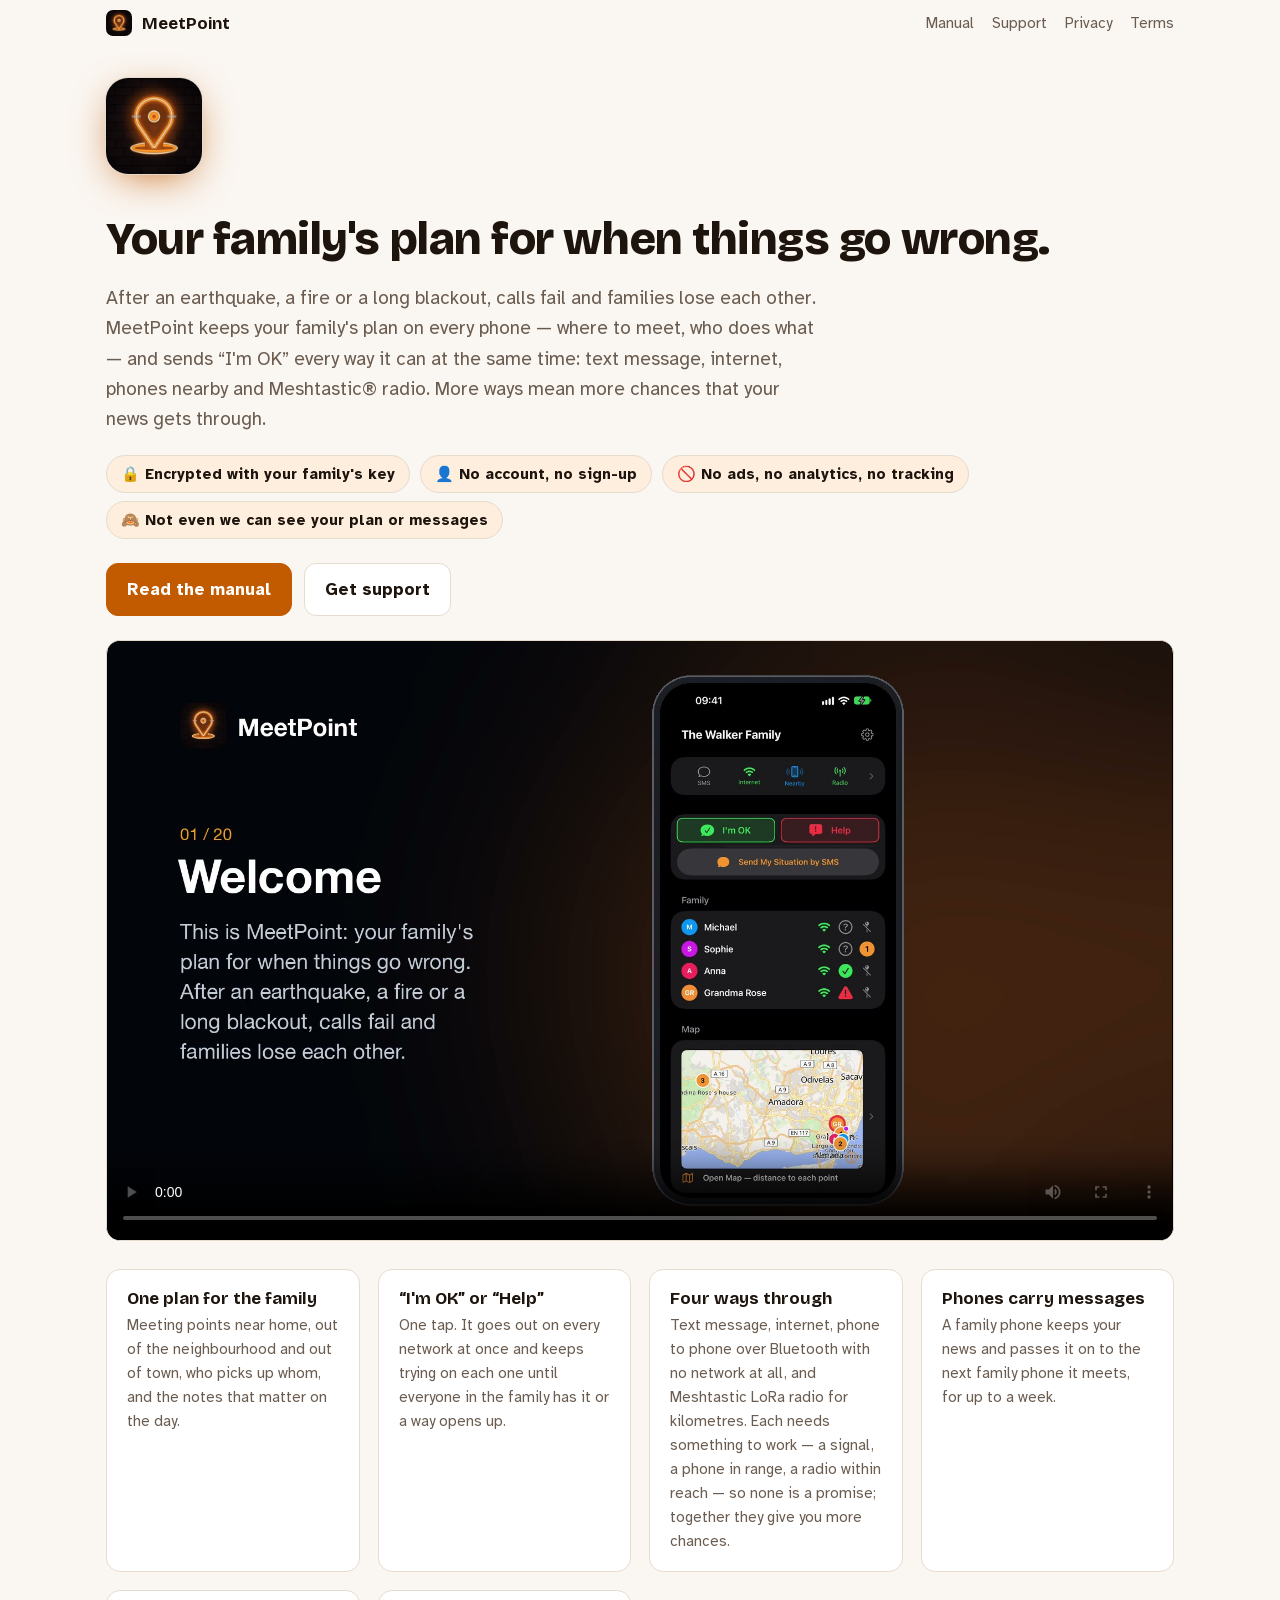
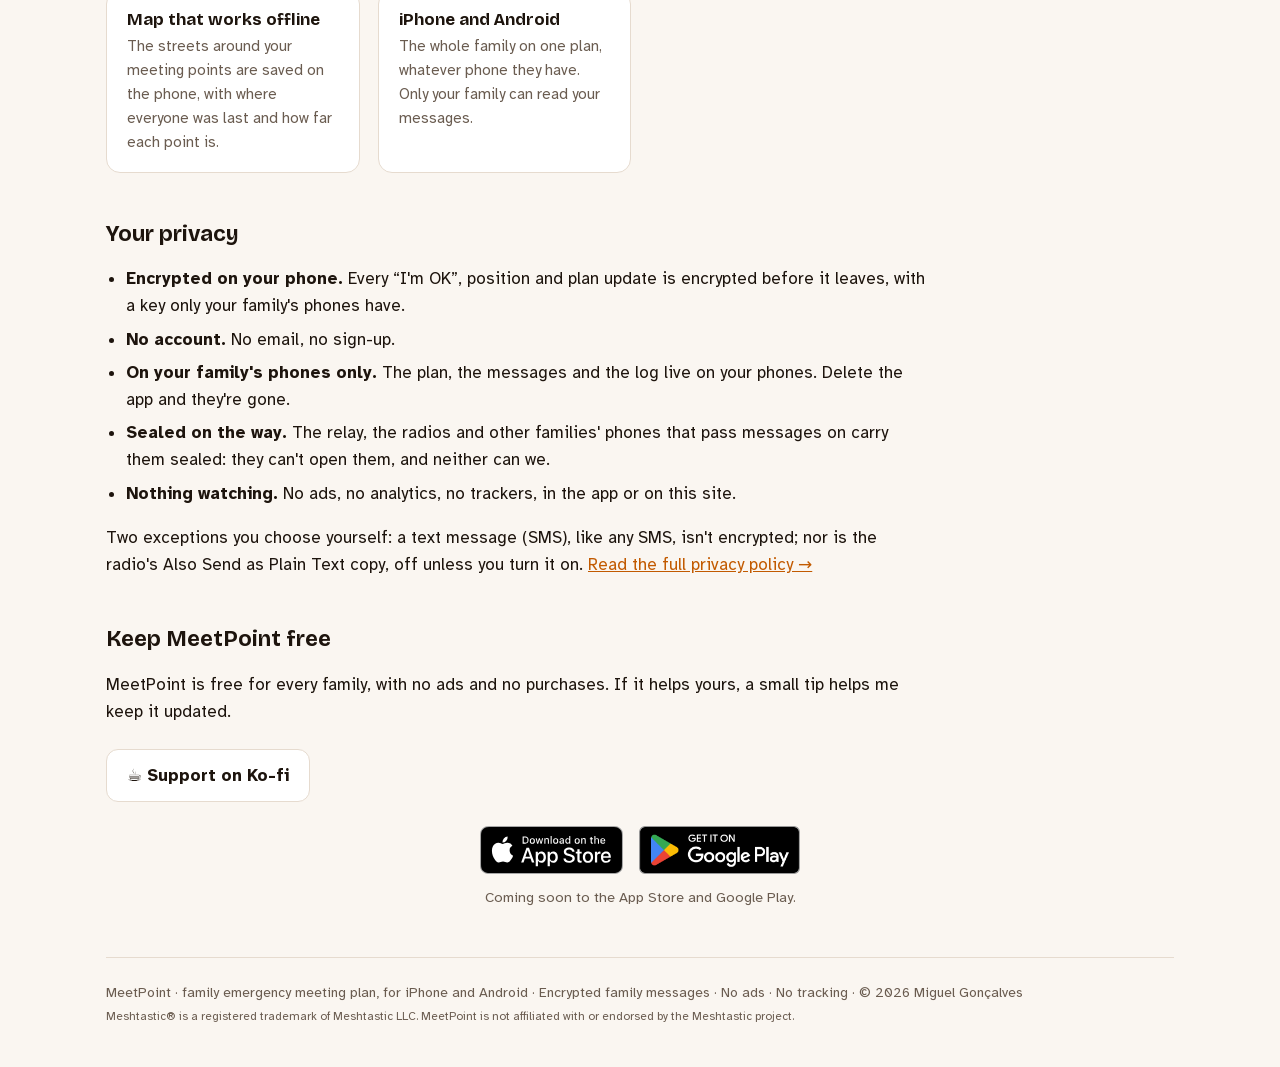
==== commit ae3db77b: "Remove the radio case page (the case has dimension errors): page, nav links, home section and manual" ====
--- a/index.html
+++ b/index.html
@@ -14,7 +14,6 @@
 <nav class="top">
   <a class="home" href=""><img src="manual/img/icon.png" alt="">MeetPoint</a>
   <a href="manual/">Manual</a>
-  <a href="cases/">Radio cases</a>
   <a href="support/">Support</a>
   <a href="privacy/">Privacy</a>
   <a href="terms/">Terms</a>
@@ -50,11 +49,6 @@
   <li><strong>Nothing watching.</strong> No ads, no analytics, no trackers, in the app or on this site.</li>
 </ul>
 <p>Two exceptions you choose yourself: a text message (SMS), like any SMS, isn't encrypted; nor is the radio's Also Send as Plain Text copy, off unless you turn it on. <a href="privacy/">Read the full privacy policy →</a></p>
-<h2>A case for your radio</h2>
-<p>A free 3D-printable case for the Heltec Wireless Tracker, the small Meshtastic radio I use with MeetPoint: STL files and the model to download.</p>
-<div class="buttons">
-  <a class="btn" href="cases/">See the radio cases</a>
-</div>
 <h2>Keep MeetPoint free</h2>
 <p>MeetPoint is free for every family, with no ads and no purchases. If it helps yours, a small tip helps me keep it updated.</p>
 <div class="buttons">
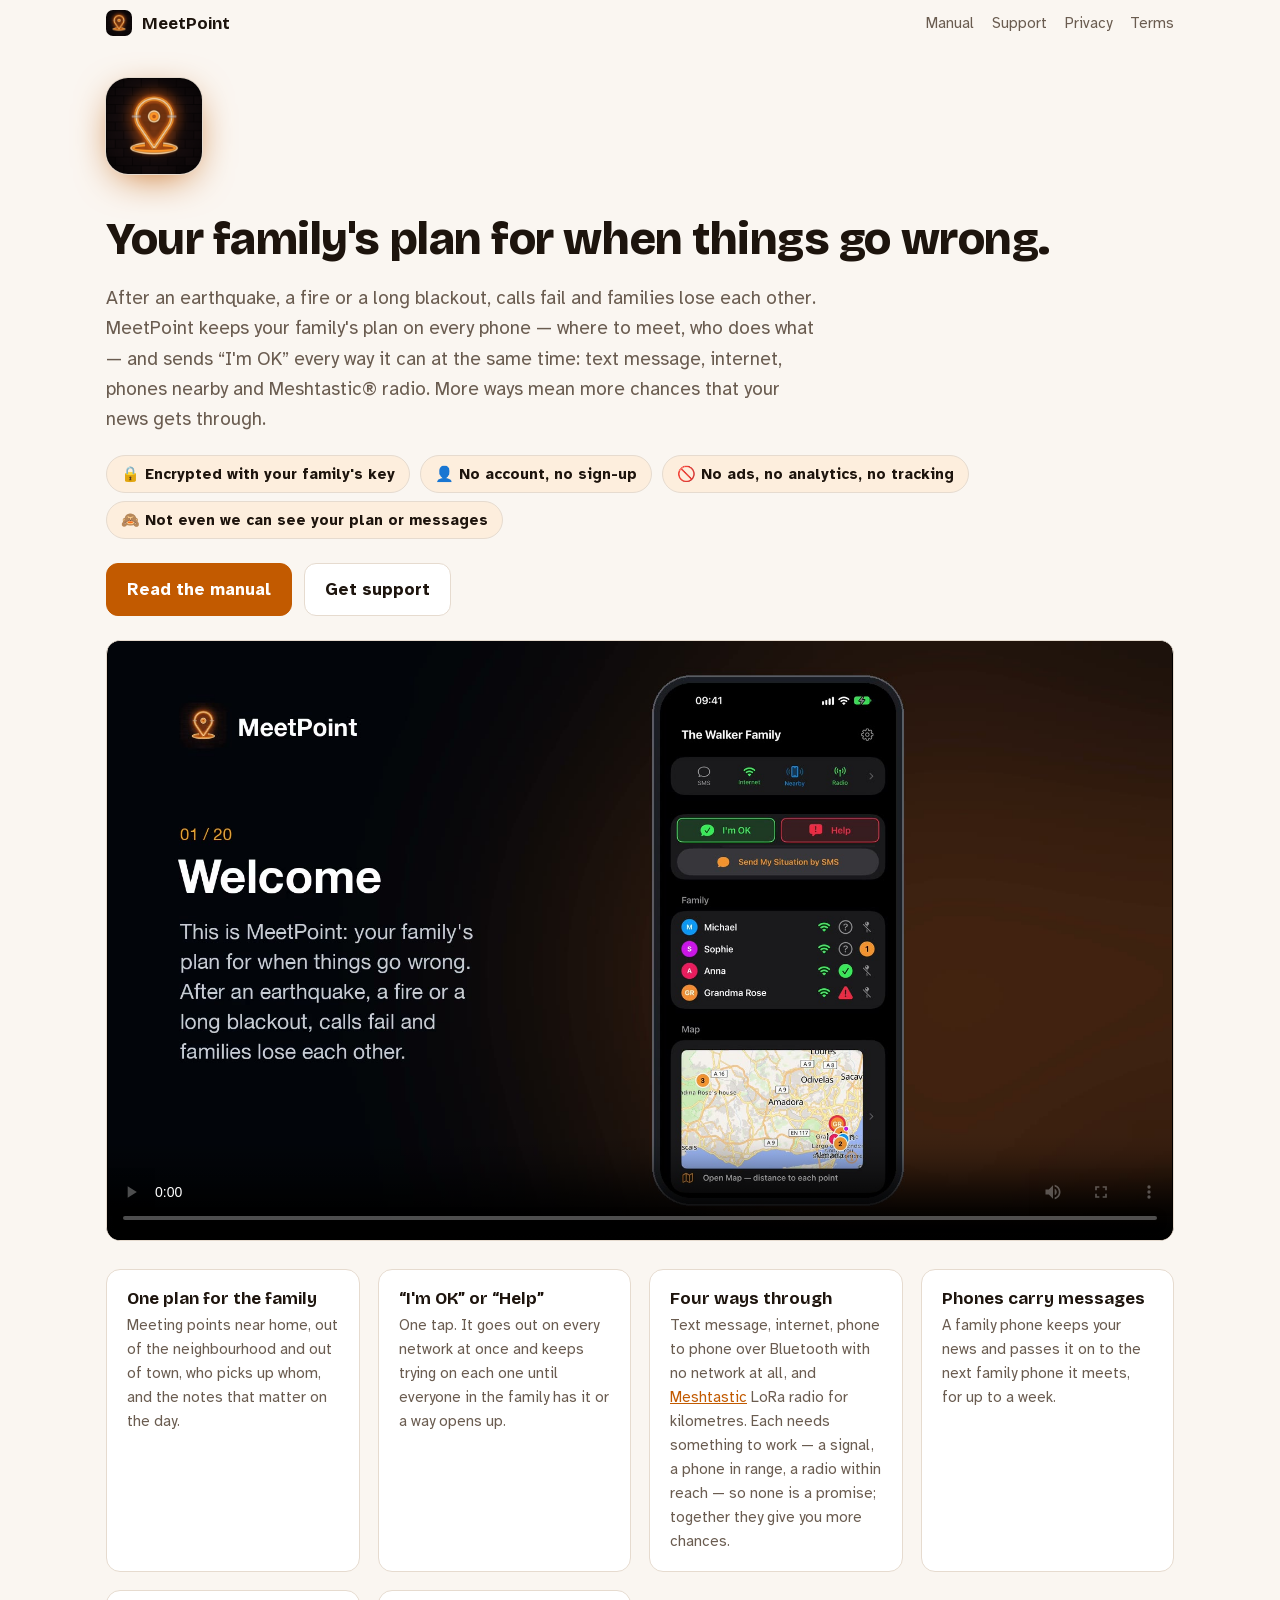
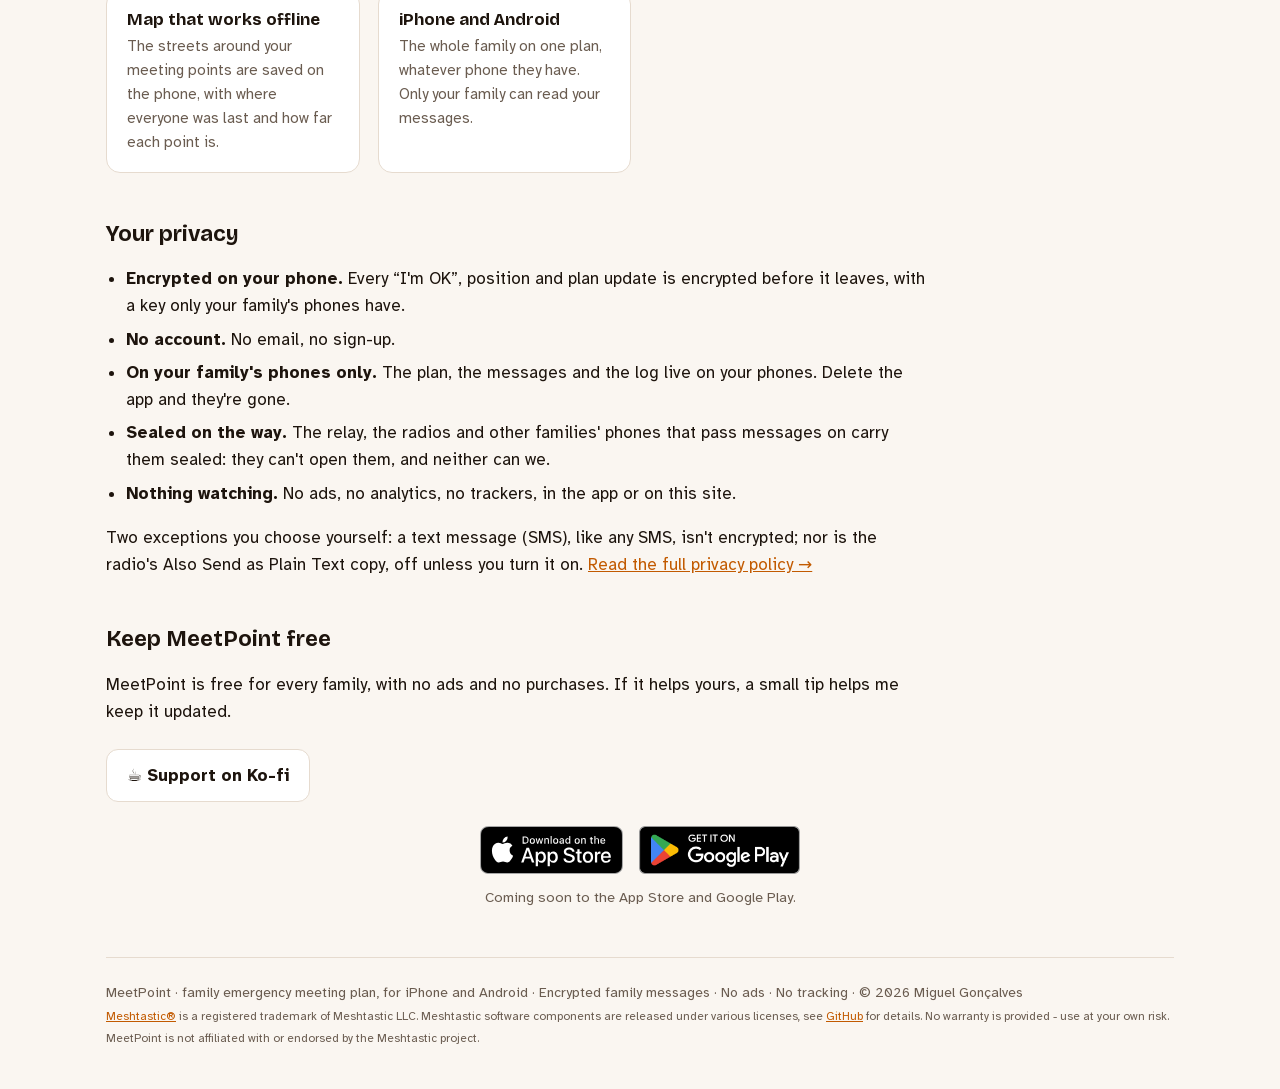
==== commit 7cea4339: "Meshtastic notice: their full attribution statement word for word on every page, links to meshtastic" ====
--- a/index.html
+++ b/index.html
@@ -35,7 +35,7 @@
 <div class="grid">
   <div class="card"><h3>One plan for the family</h3><p>Meeting points near home, out of the neighbourhood and out of town, who picks up whom, and the notes that matter on the day.</p></div>
   <div class="card"><h3>“I'm OK” or “Help”</h3><p>One tap. It goes out on every network at once and keeps trying on each one until everyone in the family has it or a way opens up.</p></div>
-  <div class="card"><h3>Four ways through</h3><p>Text message, internet, phone to phone over Bluetooth with no network at all, and Meshtastic LoRa radio for kilometres. Each needs something to work — a signal, a phone in range, a radio within reach — so none is a promise; together they give you more chances.</p></div>
+  <div class="card"><h3>Four ways through</h3><p>Text message, internet, phone to phone over Bluetooth with no network at all, and <a href="https://meshtastic.org">Meshtastic</a> LoRa radio for kilometres. Each needs something to work — a signal, a phone in range, a radio within reach — so none is a promise; together they give you more chances.</p></div>
   <div class="card"><h3>Phones carry messages</h3><p>A family phone keeps your news and passes it on to the next family phone it meets, for up to a week.</p></div>
   <div class="card"><h3>Map that works offline</h3><p>The streets around your meeting points are saved on the phone, with where everyone was last and how far each point is.</p></div>
   <div class="card"><h3>iPhone and Android</h3><p>The whole family on one plan, whatever phone they have. Only your family can read your messages.</p></div>
@@ -62,7 +62,7 @@
   <span class="store soon" aria-disabled="true"><img class="google" src="media/badges/google-play-badge.png" alt="Get it on Google Play"></span>
   <p class="soon-note">Coming soon to the App Store and Google Play.</p>
 </div>
-<footer>MeetPoint · family emergency meeting plan, for iPhone and Android · Encrypted family messages · No ads · No tracking · © 2026 Miguel Gonçalves<br><small>Meshtastic® is a registered trademark of Meshtastic LLC. MeetPoint is not affiliated with or endorsed by the Meshtastic project.</small></footer>
+<footer>MeetPoint · family emergency meeting plan, for iPhone and Android · Encrypted family messages · No ads · No tracking · © 2026 Miguel Gonçalves<br><small><a href="https://meshtastic.org">Meshtastic®</a> is a registered trademark of Meshtastic LLC. Meshtastic software components are released under various licenses, see <a href="https://github.com/meshtastic">GitHub</a> for details. No warranty is provided - use at your own risk. MeetPoint is not affiliated with or endorsed by the Meshtastic project.</small></footer>
 </div>
 </body>
 </html>
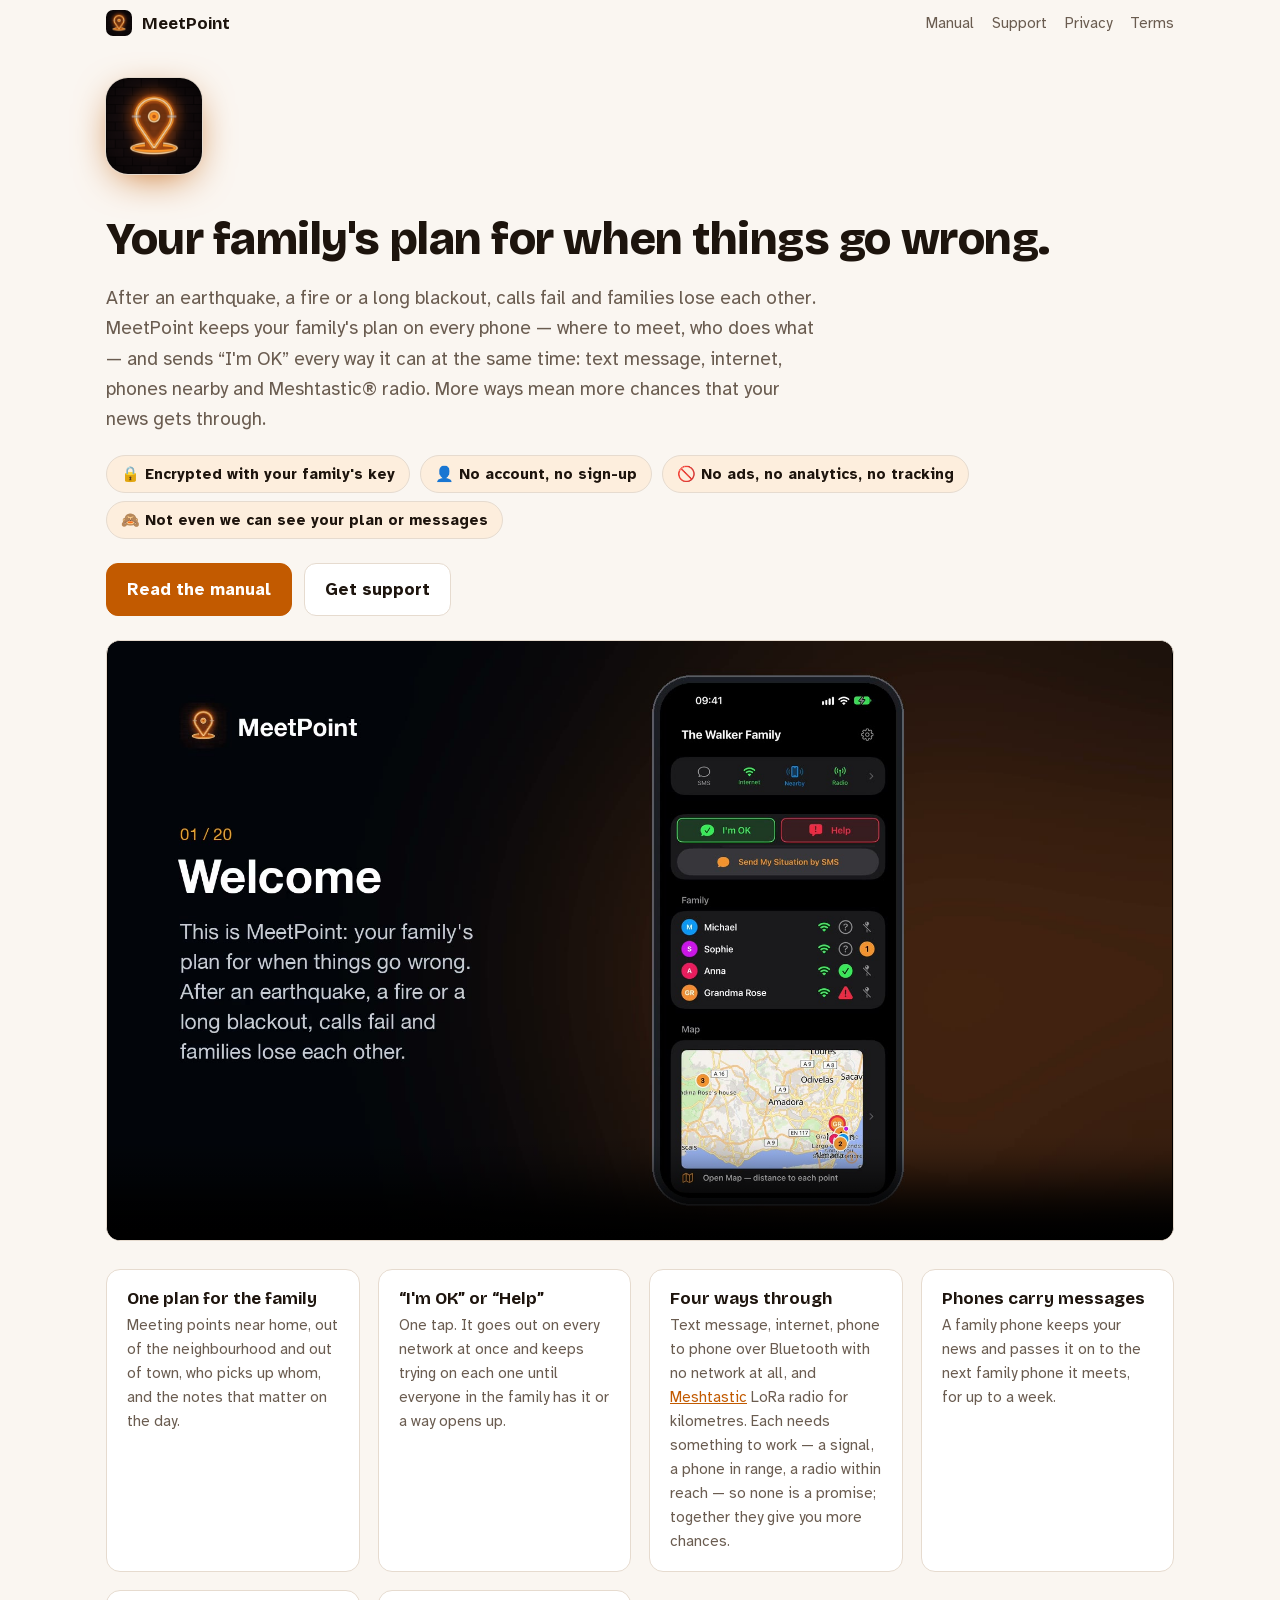
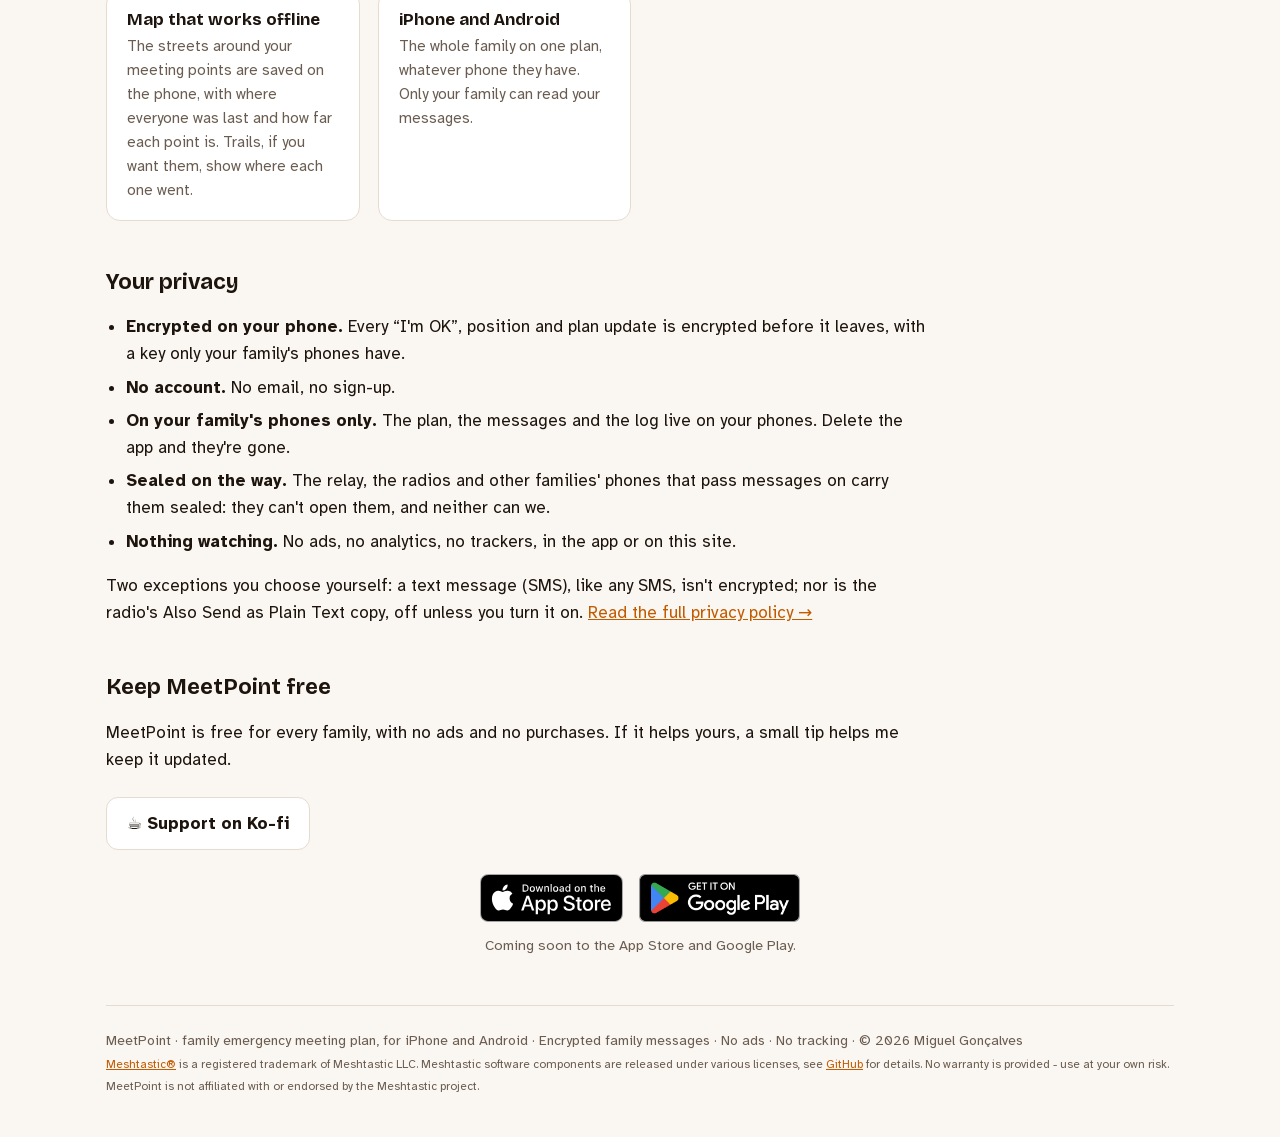
==== commit abbda78d: "Manual and home: Trails on the map (MeetPoint 1.0.3) Co-Authored-By: Claude Opus 5.5 <noreply@anthro" ====
--- a/index.html
+++ b/index.html
@@ -37,7 +37,7 @@
   <div class="card"><h3>“I'm OK” or “Help”</h3><p>One tap. It goes out on every network at once and keeps trying on each one until everyone in the family has it or a way opens up.</p></div>
   <div class="card"><h3>Four ways through</h3><p>Text message, internet, phone to phone over Bluetooth with no network at all, and <a href="https://meshtastic.org">Meshtastic</a> LoRa radio for kilometres. Each needs something to work — a signal, a phone in range, a radio within reach — so none is a promise; together they give you more chances.</p></div>
   <div class="card"><h3>Phones carry messages</h3><p>A family phone keeps your news and passes it on to the next family phone it meets, for up to a week.</p></div>
-  <div class="card"><h3>Map that works offline</h3><p>The streets around your meeting points are saved on the phone, with where everyone was last and how far each point is.</p></div>
+  <div class="card"><h3>Map that works offline</h3><p>The streets around your meeting points are saved on the phone, with where everyone was last and how far each point is. Trails, if you want them, show where each one went.</p></div>
   <div class="card"><h3>iPhone and Android</h3><p>The whole family on one plan, whatever phone they have. Only your family can read your messages.</p></div>
 </div>
 <h2 id="privacy">Your privacy</h2>
